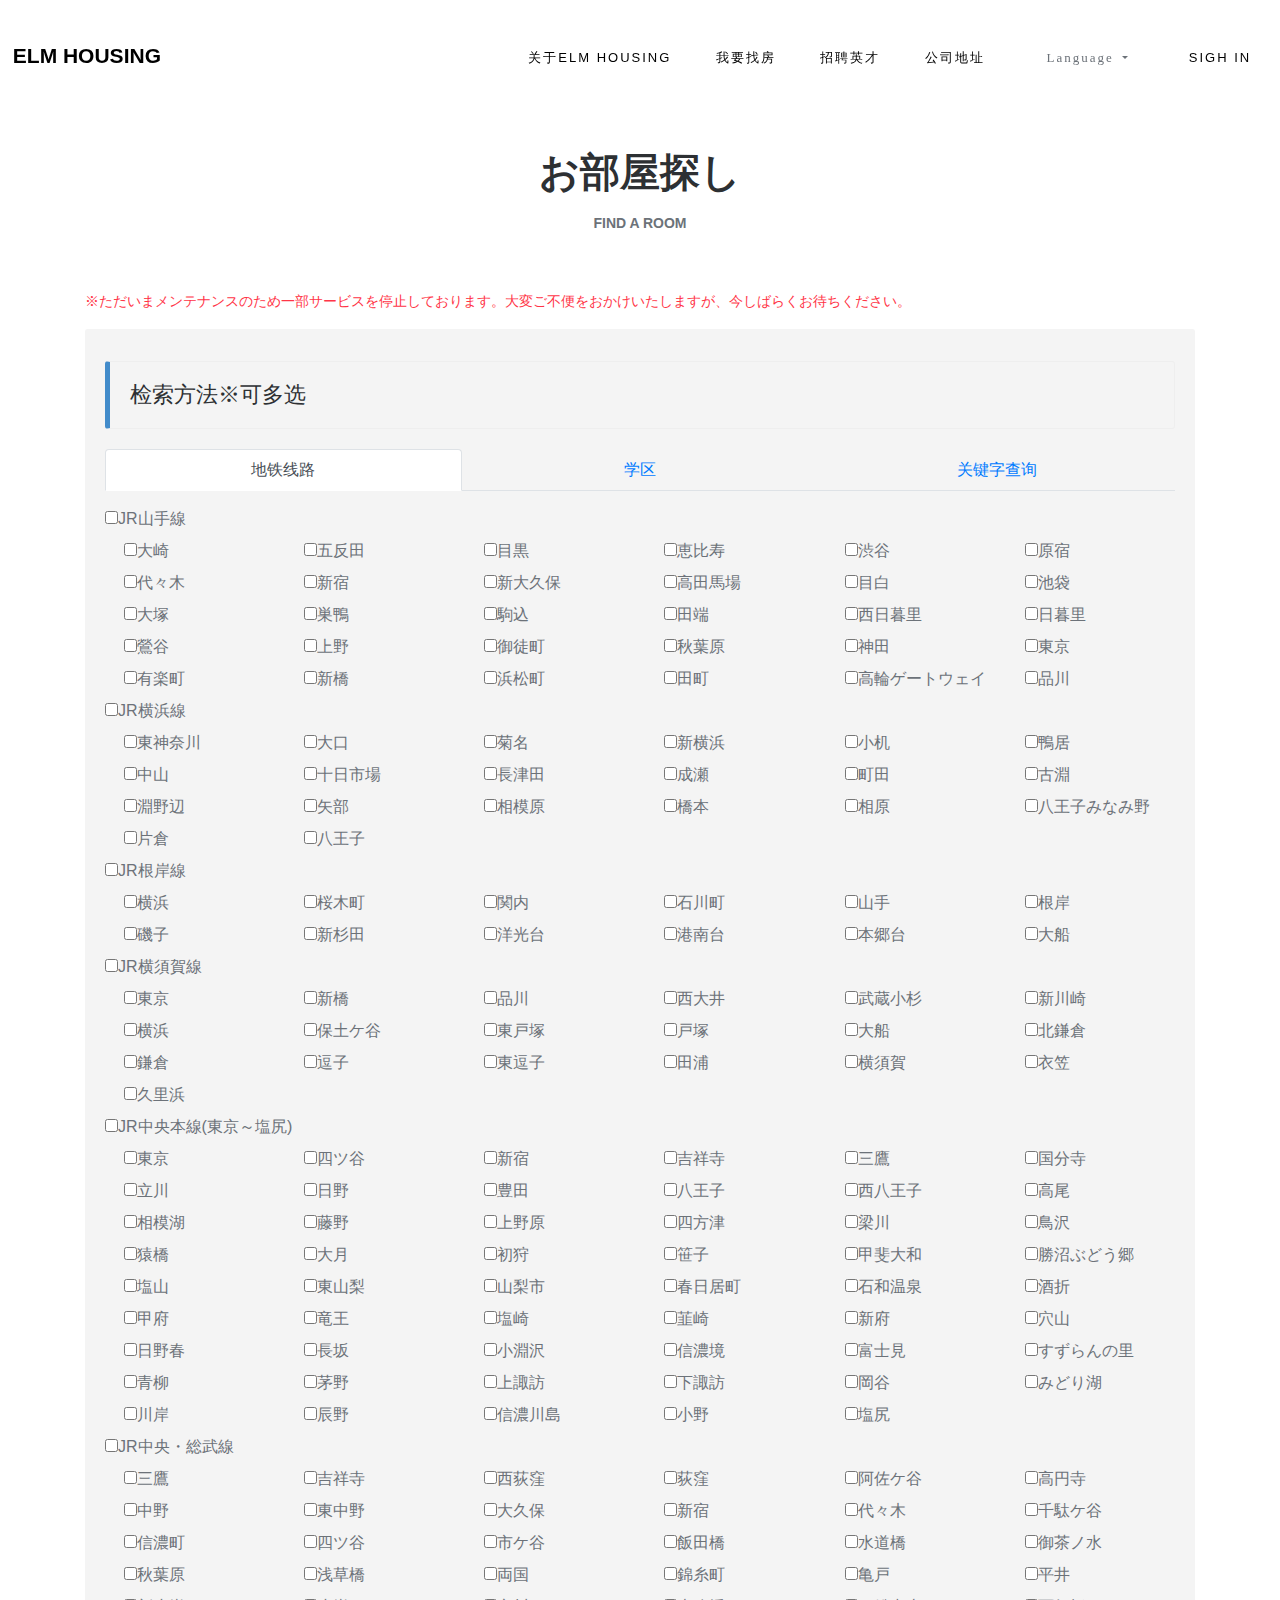
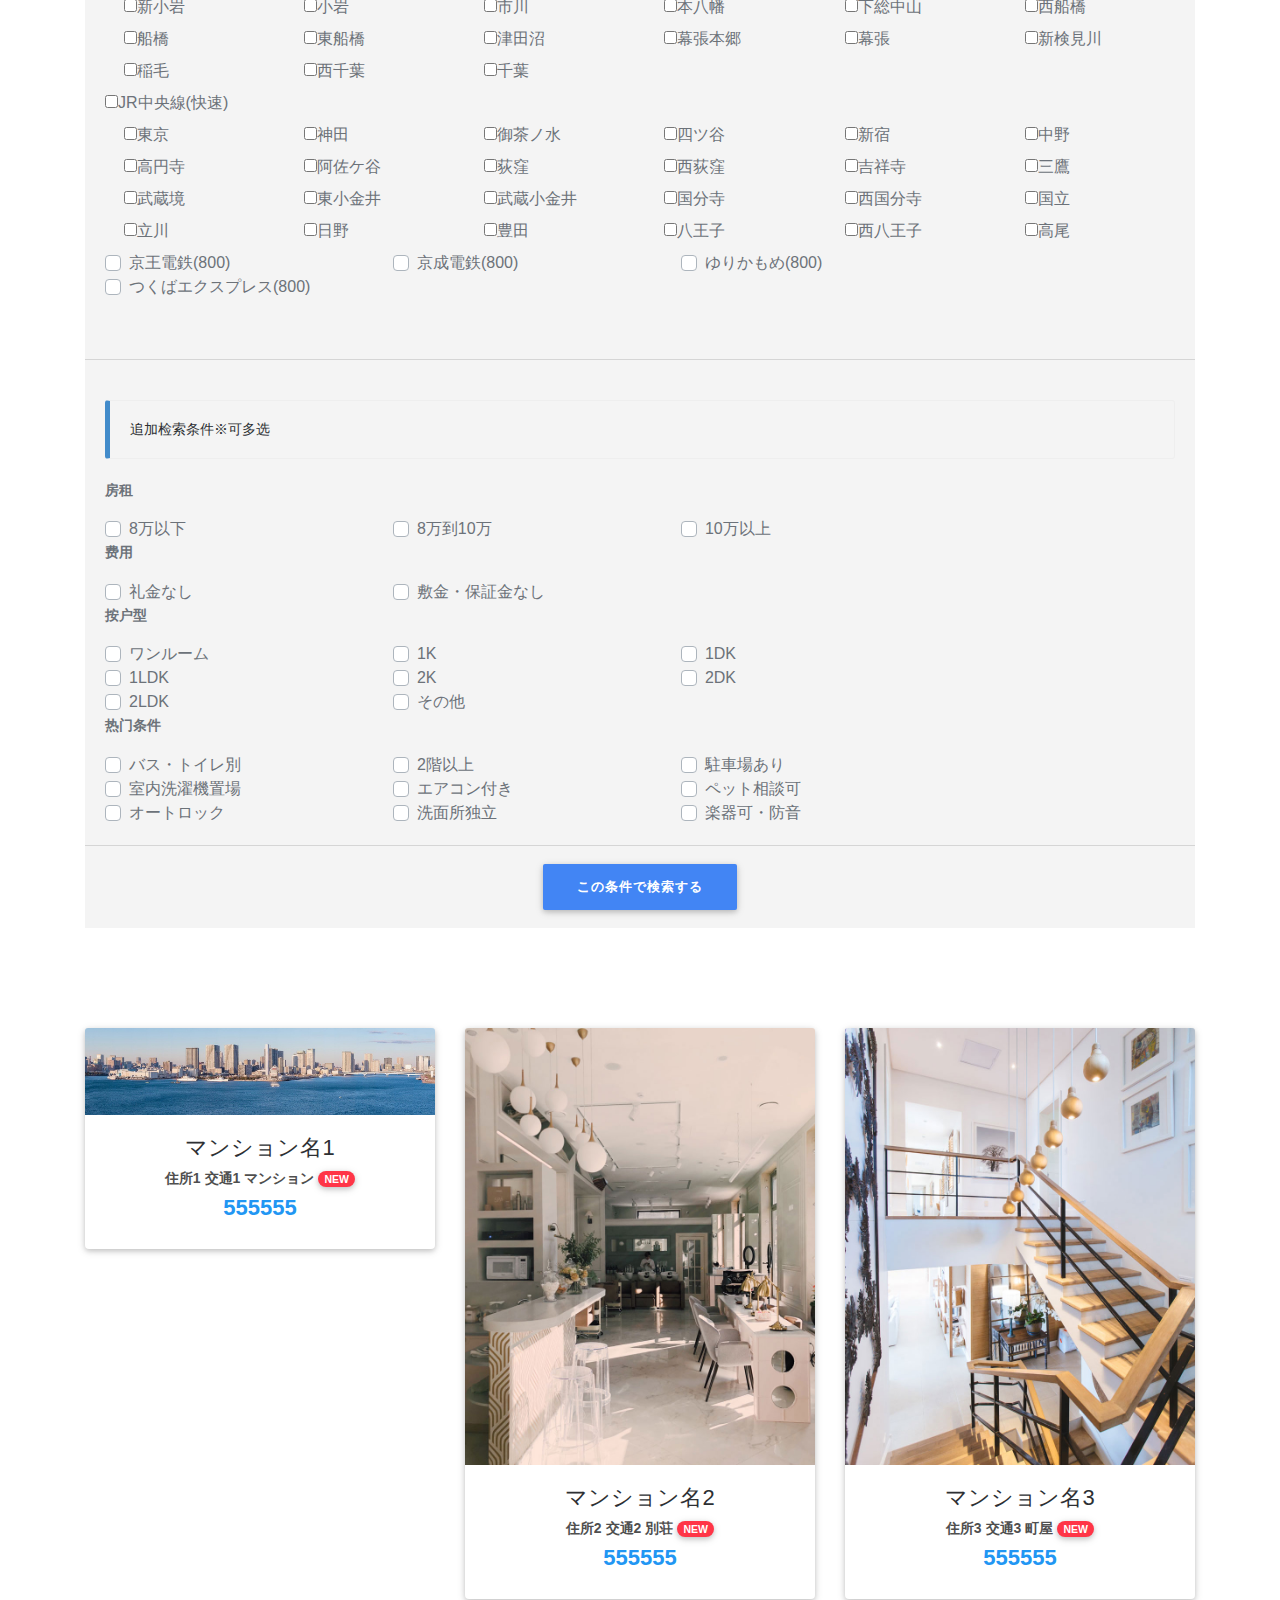
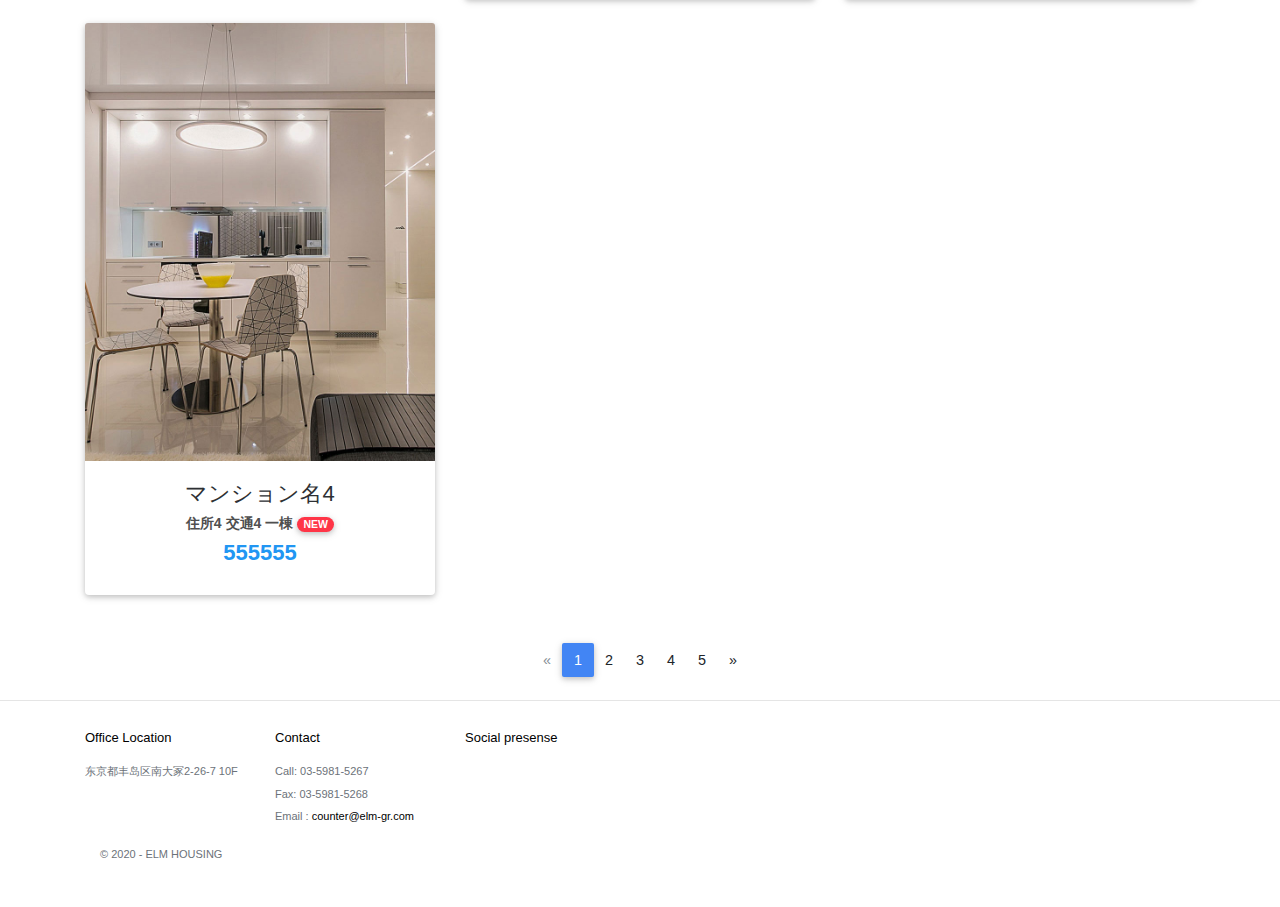
==== selectbyrailway.html @ 06e9321e "Rename ELM HOUSING.html to selectbyrailway.html" ====
<!DOCTYPE html>
<!-- saved from url=(0033)https://www.elm-gr.com/Rent/Rooms -->
<html class=" js flexbox flexboxlegacy canvas canvastext webgl no-touch geolocation postmessage websqldatabase indexeddb hashchange history draganddrop websockets rgba hsla multiplebgs backgroundsize borderimage borderradius boxshadow textshadow opacity cssanimations csscolumns cssgradients cssreflections csstransforms csstransforms3d csstransitions fontface generatedcontent video audio localstorage sessionstorage webworkers no-applicationcache svg inlinesvg smil svgclippaths" lang=""><script src="chrome-extension://ljdobmomdgdljniojadhoplhkpialdid/page/prompt.js"></script><script src="chrome-extension://ljdobmomdgdljniojadhoplhkpialdid/page/runScript.js"></script><!--<![endif]--><head><meta http-equiv="Content-Type" content="text/html; charset=UTF-8">

<meta name="description" content="">
<meta name="viewport" content="width=device-width, initial-scale=1">
<title>ELM HOUSING</title>
<link rel="stylesheet" href="./ELM HOUSING_files/bootstrap.min.css">
<link rel="stylesheet" href="./ELM HOUSING_files/slider-pro.css">
<link rel="stylesheet" href="./ELM HOUSING_files/flexslider.css">
<link rel="stylesheet" href="./ELM HOUSING_files/main_rent.css">
<link rel="stylesheet" href="./ELM HOUSING_files/responsive.css">
<link rel="stylesheet" href="./ELM HOUSING_files/animate.min.css">
<link href="./ELM HOUSING_files/mdb.min.css" rel="stylesheet">
<link href="./ELM HOUSING_files/icomoon.css" rel="stylesheet">
<link rel="stylesheet" href="./ELM HOUSING_files/font-awesome.min.css">
<link rel="stylesheet" href="./ELM HOUSING_files/swiper.min.css">
<style type="text/css">.section, .section.cc_cursor, .cc_cursor, body, .ogdlpmhglpejoiomcodnpjnfgcpmgale_default, body, html, input[type="date"], input[type="time"], input[type="datetime-local"], input[type="month"], input::-webkit-contacts-auto-fill-button, input:read-only {cursor: url("[data-uri]") 1 1 , auto !important; }.cc_pointer,[type="search"]::-webkit-search-cancel-button, [type="search"]::-webkit-search-decoration, .paper-button, .ytp-progress-bar-container, input[type=submit], :link, :visited, a > *, img, button, ::-webkit-scrollbar-button, .ogdlpmhglpejoiomcodnpjnfgcpmgale_pointer, ::-webkit-file-upload-button, button, .ytp-volume-panel, #myogdlpmhglpejoiomcodnpjnfgcpmgale .icon { cursor: url("[data-uri]") 8 1, auto !important; } </style><style type="text/css">/* Chart.js */
@-webkit-keyframes chartjs-render-animation{from{opacity:0.99}to{opacity:1}}@keyframes chartjs-render-animation{from{opacity:0.99}to{opacity:1}}.chartjs-render-monitor{-webkit-animation:chartjs-render-animation 0.001s;animation:chartjs-render-animation 0.001s;}</style></head>
<body style="">

<section class="tophead" role="navigation">

<header id="header" class="">
<div class="header-content ">
<a class="logo" href="https://www.elm-gr.com/Rent">ELM HOUSING</a>
<nav class="navigation" role="navigation">
<ul class="primary-nav">
<li><a href="https://www.elm-gr.com/Rent">关于ELM HOUSING</a></li>
<li><a href="https://www.elm-gr.com/Rent/Rooms">我要找房</a></li>
<li><a href="https://www.elm-gr.com/Recruit">招聘英才</a></li>
<li><a href="https://www.elm-gr.com/Rent/Error">公司地址</a></li>
<li>
<form id="selectLanguage" method="post" class="form-horizontal" role="form" action="https://www.elm-gr.com/RealEstate/SetLanguage?returnUrl=~%2FRent%2FRooms">
<div class="dropdown">
<a class="dropdown-toggle" id="navbarDropdownMenuLink-333" data-toggle="dropdown" aria-haspopup="true" aria-expanded="false" asp-for="zh-CN">
<span class="icon-language"> Language </span>
</a>
<div class="dropdown-menu" aria-labelledby="navbarDropdownMenuLink-333">
<button class="dropdown-item" name="culture" value="zh-CN" onclick="if (!window.__cfRLUnblockHandlers) return false; this.form.submit()">简体中文</button>
<button class="dropdown-item" name="culture" value="ja-JP" onclick="if (!window.__cfRLUnblockHandlers) return false; this.form.submit()">日本語</button>
</div>
</div>
<input name="__RequestVerificationToken" type="hidden" value="CfDJ8HZfXam8HHFOm_UuZEeHBJFlBu-4rh3wIWJh7rLQgKdaEBrxowZF3M_Kh47nCTsjc_bXMTbj4rVd4u9VJlcdctlkrq_FvMZeTqCc-CZ8r6ecRvStOhoJeYCvl6ERGHFzZ_cD6zcBV5An3WYgyB-9080"></form>
</li>
<li class=""><a class="nav-link" href="https://www.elm-gr.com/Admin/Login">SIGH IN</a></li>
</ul>
</nav>
<a href="https://www.elm-gr.com/Rent/Rooms#" class="nav-toggle">Menu<span></span></a>
</div>
</header>
</section>


<div class="container">
<section class="section cc_cursor">
<h2 class="h1 text-center text-uppercase font-weight-bold mt-5 mb-3 mt-5">お部屋探し</h2>

<p class="text-center text-uppercase font-weight-bold">
Find a room
</p>

<p class="section-description mt-5 pt-2 text-danger">
※ただいまメンテナンスのため一部サービスを停止しております。大変ご不便をおかけいたしますが、今しばらくお待ちください。
</p>
<form method="post" action="https://www.elm-gr.com/rent/Error">
<div class="card-header bg-search">
<h4 class="bs-callout bs-callout-primary">检索方法※可多选</h4>
<ul class="nav nav-tabs nav-justified">
<li class="nav-item waves-effect waves-light">
<a href="https://www.elm-gr.com/Rent/Rooms#contents1" class="nav-link active" data-toggle="tab">地铁线路</a>
</li>
<li class="nav-item waves-effect waves-light">
<a href="https://www.elm-gr.com/Rent/Rooms#contents2" class="nav-link" data-toggle="tab">学区</a>
</li>
<li class="nav-item waves-effect waves-light">
<a href="https://www.elm-gr.com/Rent/Rooms#contents3" class="nav-link" data-toggle="tab">关键字查询</a>
</li>
</ul>
<div class="tab-content mb-5">
<div id="contents1" class="tab-pane active">
<p class="text-uppercase font-weight-bold"></p>
<div class="preflist">
<div class="mainCheck"><label><input type="checkbox" name="prefA" value="JR山手線">JR山手線</label></div>
<div class="row ml-1">
<div class="col-lg-2"><label><input type="checkbox" name="prefB" value="大崎">大崎</label></div>
<div class="col-lg-2"><label><input type="checkbox" name="prefB" value="五反田">五反田</label></div>
<div class="col-lg-2"><label><input type="checkbox" name="prefB" value="目黒">目黒</label></div>
<div class="col-lg-2"><label><input type="checkbox" name="prefB" value="恵比寿">恵比寿</label></div>
<div class="col-lg-2"><label><input type="checkbox" name="prefB" value="渋谷">渋谷</label></div>
<div class="col-lg-2"><label><input type="checkbox" name="prefB" value="原宿">原宿</label></div>
<div class="col-lg-2"><label><input type="checkbox" name="prefB" value="代々木">代々木</label></div>
<div class="col-lg-2"><label><input type="checkbox" name="prefB" value="新宿">新宿</label></div>
<div class="col-lg-2"><label><input type="checkbox" name="prefB" value="新大久保">新大久保</label></div>
<div class="col-lg-2"><label><input type="checkbox" name="prefB" value="高田馬場">高田馬場</label></div>
<div class="col-lg-2"><label><input type="checkbox" name="prefB" value="目白">目白</label></div>
<div class="col-lg-2"><label><input type="checkbox" name="prefB" value="池袋">池袋</label></div>
<div class="col-lg-2"><label><input type="checkbox" name="prefB" value="大塚">大塚</label></div>
<div class="col-lg-2"><label><input type="checkbox" name="prefB" value="巣鴨">巣鴨</label></div>
<div class="col-lg-2"><label><input type="checkbox" name="prefB" value="駒込">駒込</label></div>
<div class="col-lg-2"><label><input type="checkbox" name="prefB" value="田端">田端</label></div>
<div class="col-lg-2"><label><input type="checkbox" name="prefB" value="西日暮里">西日暮里</label></div>
<div class="col-lg-2"><label><input type="checkbox" name="prefB" value="日暮里">日暮里</label></div>
<div class="col-lg-2"><label><input type="checkbox" name="prefB" value="鶯谷">鶯谷</label></div>
<div class="col-lg-2"><label><input type="checkbox" name="prefB" value="上野">上野</label></div>
<div class="col-lg-2"><label><input type="checkbox" name="prefB" value="御徒町">御徒町</label></div>
<div class="col-lg-2"><label><input type="checkbox" name="prefB" value="秋葉原">秋葉原</label></div>
<div class="col-lg-2"><label><input type="checkbox" name="prefB" value="神田">神田</label></div>
<div class="col-lg-2"><label><input type="checkbox" name="prefB" value="東京">東京</label></div>
<div class="col-lg-2"><label><input type="checkbox" name="prefB" value="有楽町">有楽町</label></div>
<div class="col-lg-2"><label><input type="checkbox" name="prefB" value="新橋">新橋</label></div>
<div class="col-lg-2"><label><input type="checkbox" name="prefB" value="浜松町">浜松町</label></div>
<div class="col-lg-2"><label><input type="checkbox" name="prefB" value="田町">田町</label></div>
<div class="col-lg-2"><label><input type="checkbox" name="prefB" value="高輪ゲートウェイ">高輪ゲートウェイ</label></div>
<div class="col-lg-2"><label><input type="checkbox" name="prefB" value="品川">品川</label></div>
</div>
</div>
<div class="preflist">
<div class="mainCheck"><label><input type="checkbox" name="prefA" value="JR横浜線">JR横浜線</label></div>
<div class="row ml-1">
<div class="col-lg-2"><label><input type="checkbox" name="prefB" value="東神奈川">東神奈川</label></div>
<div class="col-lg-2"><label><input type="checkbox" name="prefB" value="大口">大口</label></div>
<div class="col-lg-2"><label><input type="checkbox" name="prefB" value="菊名">菊名</label></div>
<div class="col-lg-2"><label><input type="checkbox" name="prefB" value="新横浜">新横浜</label></div>
<div class="col-lg-2"><label><input type="checkbox" name="prefB" value="小机">小机</label></div>
<div class="col-lg-2"><label><input type="checkbox" name="prefB" value="鴨居">鴨居</label></div>
<div class="col-lg-2"><label><input type="checkbox" name="prefB" value="中山">中山</label></div>
<div class="col-lg-2"><label><input type="checkbox" name="prefB" value="十日市場">十日市場</label></div>
<div class="col-lg-2"><label><input type="checkbox" name="prefB" value="長津田">長津田</label></div>
<div class="col-lg-2"><label><input type="checkbox" name="prefB" value="成瀬">成瀬</label></div>
<div class="col-lg-2"><label><input type="checkbox" name="prefB" value="町田">町田</label></div>
<div class="col-lg-2"><label><input type="checkbox" name="prefB" value="古淵">古淵</label></div>
<div class="col-lg-2"><label><input type="checkbox" name="prefB" value="淵野辺">淵野辺</label></div>
<div class="col-lg-2"><label><input type="checkbox" name="prefB" value="矢部">矢部</label></div>
<div class="col-lg-2"><label><input type="checkbox" name="prefB" value="相模原">相模原</label></div>
<div class="col-lg-2"><label><input type="checkbox" name="prefB" value="橋本">橋本</label></div>
<div class="col-lg-2"><label><input type="checkbox" name="prefB" value="相原">相原</label></div>
<div class="col-lg-2"><label><input type="checkbox" name="prefB" value="八王子みなみ野">八王子みなみ野</label></div>
<div class="col-lg-2"><label><input type="checkbox" name="prefB" value="片倉">片倉</label></div>
<div class="col-lg-2"><label><input type="checkbox" name="prefB" value="八王子">八王子</label></div>
</div>
</div>
<div class="preflist">
<div class="mainCheck"><label><input type="checkbox" name="prefA" value="JR根岸線">JR根岸線</label></div>
<div class="row ml-1">
<div class="col-lg-2"><label><input type="checkbox" name="prefB" value="横浜">横浜</label></div>
<div class="col-lg-2"><label><input type="checkbox" name="prefB" value="桜木町">桜木町</label></div>
<div class="col-lg-2"><label><input type="checkbox" name="prefB" value="関内">関内</label></div>
<div class="col-lg-2"><label><input type="checkbox" name="prefB" value="石川町">石川町</label></div>
<div class="col-lg-2"><label><input type="checkbox" name="prefB" value="山手">山手</label></div>
<div class="col-lg-2"><label><input type="checkbox" name="prefB" value="根岸">根岸</label></div>
<div class="col-lg-2"><label><input type="checkbox" name="prefB" value="磯子">磯子</label></div>
<div class="col-lg-2"><label><input type="checkbox" name="prefB" value="新杉田">新杉田</label></div>
<div class="col-lg-2"><label><input type="checkbox" name="prefB" value="洋光台">洋光台</label></div>
<div class="col-lg-2"><label><input type="checkbox" name="prefB" value="港南台">港南台</label></div>
<div class="col-lg-2"><label><input type="checkbox" name="prefB" value="本郷台">本郷台</label></div>
<div class="col-lg-2"><label><input type="checkbox" name="prefB" value="大船">大船</label></div>
</div>
</div>
<div class="preflist">
<div class="mainCheck"><label><input type="checkbox" name="prefA" value="JR横須賀線">JR横須賀線</label></div>
<div class="row ml-1">
<div class="col-lg-2"><label><input type="checkbox" name="prefB" value="東京">東京</label></div>
<div class="col-lg-2"><label><input type="checkbox" name="prefB" value="新橋">新橋</label></div>
<div class="col-lg-2"><label><input type="checkbox" name="prefB" value="品川">品川</label></div>
<div class="col-lg-2"><label><input type="checkbox" name="prefB" value="西大井">西大井</label></div>
<div class="col-lg-2"><label><input type="checkbox" name="prefB" value="武蔵小杉">武蔵小杉</label></div>
<div class="col-lg-2"><label><input type="checkbox" name="prefB" value="新川崎">新川崎</label></div>
<div class="col-lg-2"><label><input type="checkbox" name="prefB" value="横浜">横浜</label></div>
<div class="col-lg-2"><label><input type="checkbox" name="prefB" value="保土ケ谷">保土ケ谷</label></div>
<div class="col-lg-2"><label><input type="checkbox" name="prefB" value="東戸塚">東戸塚</label></div>
<div class="col-lg-2"><label><input type="checkbox" name="prefB" value="戸塚">戸塚</label></div>
<div class="col-lg-2"><label><input type="checkbox" name="prefB" value="大船">大船</label></div>
<div class="col-lg-2"><label><input type="checkbox" name="prefB" value="北鎌倉">北鎌倉</label></div>
<div class="col-lg-2"><label><input type="checkbox" name="prefB" value="鎌倉">鎌倉</label></div>
<div class="col-lg-2"><label><input type="checkbox" name="prefB" value="逗子">逗子</label></div>
<div class="col-lg-2"><label><input type="checkbox" name="prefB" value="東逗子">東逗子</label></div>
<div class="col-lg-2"><label><input type="checkbox" name="prefB" value="田浦">田浦</label></div>
<div class="col-lg-2"><label><input type="checkbox" name="prefB" value="横須賀">横須賀</label></div>
<div class="col-lg-2"><label><input type="checkbox" name="prefB" value="衣笠">衣笠</label></div>
<div class="col-lg-2"><label><input type="checkbox" name="prefB" value="久里浜">久里浜</label></div>
</div>
</div>
<div class="preflist">
<div class="mainCheck"><label><input type="checkbox" name="prefA" value="JR中央本線(東京～塩尻)">JR中央本線(東京～塩尻)</label></div>
<div class="row ml-1">
<div class="col-lg-2"><label><input type="checkbox" name="prefB" value="東京">東京</label></div>
<div class="col-lg-2"><label><input type="checkbox" name="prefB" value="四ツ谷">四ツ谷</label></div>
<div class="col-lg-2"><label><input type="checkbox" name="prefB" value="新宿">新宿</label></div>
<div class="col-lg-2"><label><input type="checkbox" name="prefB" value="吉祥寺">吉祥寺</label></div>
<div class="col-lg-2"><label><input type="checkbox" name="prefB" value="三鷹">三鷹</label></div>
<div class="col-lg-2"><label><input type="checkbox" name="prefB" value="国分寺">国分寺</label></div>
<div class="col-lg-2"><label><input type="checkbox" name="prefB" value="立川">立川</label></div>
<div class="col-lg-2"><label><input type="checkbox" name="prefB" value="日野">日野</label></div>
<div class="col-lg-2"><label><input type="checkbox" name="prefB" value="豊田">豊田</label></div>
<div class="col-lg-2"><label><input type="checkbox" name="prefB" value="八王子">八王子</label></div>
<div class="col-lg-2"><label><input type="checkbox" name="prefB" value="西八王子">西八王子</label></div>
<div class="col-lg-2"><label><input type="checkbox" name="prefB" value="高尾">高尾</label></div>
<div class="col-lg-2"><label><input type="checkbox" name="prefB" value="相模湖">相模湖</label></div>
<div class="col-lg-2"><label><input type="checkbox" name="prefB" value="藤野">藤野</label></div>
<div class="col-lg-2"><label><input type="checkbox" name="prefB" value="上野原">上野原</label></div>
<div class="col-lg-2"><label><input type="checkbox" name="prefB" value="四方津">四方津</label></div>
<div class="col-lg-2"><label><input type="checkbox" name="prefB" value="梁川">梁川</label></div>
<div class="col-lg-2"><label><input type="checkbox" name="prefB" value="鳥沢">鳥沢</label></div>
<div class="col-lg-2"><label><input type="checkbox" name="prefB" value="猿橋">猿橋</label></div>
<div class="col-lg-2"><label><input type="checkbox" name="prefB" value="大月">大月</label></div>
<div class="col-lg-2"><label><input type="checkbox" name="prefB" value="初狩">初狩</label></div>
<div class="col-lg-2"><label><input type="checkbox" name="prefB" value="笹子">笹子</label></div>
<div class="col-lg-2"><label><input type="checkbox" name="prefB" value="甲斐大和">甲斐大和</label></div>
<div class="col-lg-2"><label><input type="checkbox" name="prefB" value="勝沼ぶどう郷">勝沼ぶどう郷</label></div>
<div class="col-lg-2"><label><input type="checkbox" name="prefB" value="塩山">塩山</label></div>
<div class="col-lg-2"><label><input type="checkbox" name="prefB" value="東山梨">東山梨</label></div>
<div class="col-lg-2"><label><input type="checkbox" name="prefB" value="山梨市">山梨市</label></div>
<div class="col-lg-2"><label><input type="checkbox" name="prefB" value="春日居町">春日居町</label></div>
<div class="col-lg-2"><label><input type="checkbox" name="prefB" value="石和温泉">石和温泉</label></div>
<div class="col-lg-2"><label><input type="checkbox" name="prefB" value="酒折">酒折</label></div>
 <div class="col-lg-2"><label><input type="checkbox" name="prefB" value="甲府">甲府</label></div>
<div class="col-lg-2"><label><input type="checkbox" name="prefB" value="竜王">竜王</label></div>
<div class="col-lg-2"><label><input type="checkbox" name="prefB" value="塩崎">塩崎</label></div>
<div class="col-lg-2"><label><input type="checkbox" name="prefB" value="韮崎">韮崎</label></div>
<div class="col-lg-2"><label><input type="checkbox" name="prefB" value="新府">新府</label></div>
<div class="col-lg-2"><label><input type="checkbox" name="prefB" value="穴山">穴山</label></div>
<div class="col-lg-2"><label><input type="checkbox" name="prefB" value="日野春">日野春</label></div>
<div class="col-lg-2"><label><input type="checkbox" name="prefB" value="長坂">長坂</label></div>
<div class="col-lg-2"><label><input type="checkbox" name="prefB" value="小淵沢">小淵沢</label></div>
<div class="col-lg-2"><label><input type="checkbox" name="prefB" value="信濃境">信濃境</label></div>
<div class="col-lg-2"><label><input type="checkbox" name="prefB" value="富士見">富士見</label></div>
<div class="col-lg-2"><label><input type="checkbox" name="prefB" value="すずらんの里">すずらんの里</label></div>
<div class="col-lg-2"><label><input type="checkbox" name="prefB" value="青柳">青柳</label></div>
<div class="col-lg-2"><label><input type="checkbox" name="prefB" value="茅野">茅野</label></div>
<div class="col-lg-2"><label><input type="checkbox" name="prefB" value="上諏訪">上諏訪</label></div>
<div class="col-lg-2"><label><input type="checkbox" name="prefB" value="下諏訪">下諏訪</label></div>
<div class="col-lg-2"><label><input type="checkbox" name="prefB" value="岡谷">岡谷</label></div>
<div class="col-lg-2"><label><input type="checkbox" name="prefB" value="みどり湖">みどり湖</label></div>
<div class="col-lg-2"><label><input type="checkbox" name="prefB" value="川岸">川岸</label></div>
<div class="col-lg-2"><label><input type="checkbox" name="prefB" value="辰野">辰野</label></div>
<div class="col-lg-2"><label><input type="checkbox" name="prefB" value="信濃川島">信濃川島</label></div>
<div class="col-lg-2"><label><input type="checkbox" name="prefB" value="小野">小野</label></div>
<div class="col-lg-2"><label><input type="checkbox" name="prefB" value="塩尻">塩尻</label></div>
</div>
</div>
<div class="preflist">
<div class="mainCheck"><label><input type="checkbox" name="prefA" value="JR中央・総武線">JR中央・総武線</label></div>
<div class="row ml-1">
<div class="col-lg-2"><label><input type="checkbox" name="prefB" value="三鷹">三鷹</label></div>
<div class="col-lg-2"><label><input type="checkbox" name="prefB" value="吉祥寺">吉祥寺</label></div>
<div class="col-lg-2"><label><input type="checkbox" name="prefB" value="西荻窪">西荻窪</label></div>
<div class="col-lg-2"><label><input type="checkbox" name="prefB" value="荻窪">荻窪</label></div>
<div class="col-lg-2"><label><input type="checkbox" name="prefB" value="阿佐ケ谷">阿佐ケ谷</label></div>
<div class="col-lg-2"><label><input type="checkbox" name="prefB" value="高円寺">高円寺</label></div>
<div class="col-lg-2"><label><input type="checkbox" name="prefB" value="中野">中野</label></div>
<div class="col-lg-2"><label><input type="checkbox" name="prefB" value="東中野">東中野</label></div>
<div class="col-lg-2"><label><input type="checkbox" name="prefB" value="大久保">大久保</label></div>
<div class="col-lg-2"><label><input type="checkbox" name="prefB" value="新宿">新宿</label></div>
<div class="col-lg-2"><label><input type="checkbox" name="prefB" value="代々木">代々木</label></div>
<div class="col-lg-2"><label><input type="checkbox" name="prefB" value="千駄ケ谷">千駄ケ谷</label></div>
<div class="col-lg-2"><label><input type="checkbox" name="prefB" value="信濃町">信濃町</label></div>
<div class="col-lg-2"><label><input type="checkbox" name="prefB" value="四ツ谷">四ツ谷</label></div>
<div class="col-lg-2"><label><input type="checkbox" name="prefB" value="市ケ谷">市ケ谷</label></div>
<div class="col-lg-2"><label><input type="checkbox" name="prefB" value="飯田橋">飯田橋</label></div>
<div class="col-lg-2"><label><input type="checkbox" name="prefB" value="水道橋">水道橋</label></div>
<div class="col-lg-2"><label><input type="checkbox" name="prefB" value="御茶ノ水">御茶ノ水</label></div>
<div class="col-lg-2"><label><input type="checkbox" name="prefB" value="秋葉原">秋葉原</label></div>
<div class="col-lg-2"><label><input type="checkbox" name="prefB" value="浅草橋">浅草橋</label></div>
<div class="col-lg-2"><label><input type="checkbox" name="prefB" value="両国">両国</label></div>
<div class="col-lg-2"><label><input type="checkbox" name="prefB" value="錦糸町">錦糸町</label></div>
<div class="col-lg-2"><label><input type="checkbox" name="prefB" value="亀戸">亀戸</label></div>
<div class="col-lg-2"><label><input type="checkbox" name="prefB" value="平井">平井</label></div>
<div class="col-lg-2"><label><input type="checkbox" name="prefB" value="新小岩">新小岩</label></div>
<div class="col-lg-2"><label><input type="checkbox" name="prefB" value="小岩">小岩</label></div>
<div class="col-lg-2"><label><input type="checkbox" name="prefB" value="市川">市川</label></div>
<div class="col-lg-2"><label><input type="checkbox" name="prefB" value="本八幡">本八幡</label></div>
<div class="col-lg-2"><label><input type="checkbox" name="prefB" value="下総中山">下総中山</label></div>
<div class="col-lg-2"><label><input type="checkbox" name="prefB" value="西船橋">西船橋</label></div>
<div class="col-lg-2"><label><input type="checkbox" name="prefB" value="船橋">船橋</label></div>
<div class="col-lg-2"><label><input type="checkbox" name="prefB" value="東船橋">東船橋</label></div>
<div class="col-lg-2"><label><input type="checkbox" name="prefB" value="津田沼">津田沼</label></div>
<div class="col-lg-2"><label><input type="checkbox" name="prefB" value="幕張本郷">幕張本郷</label></div>
<div class="col-lg-2"><label><input type="checkbox" name="prefB" value="幕張">幕張</label></div>
<div class="col-lg-2"><label><input type="checkbox" name="prefB" value="新検見川">新検見川</label></div>
<div class="col-lg-2"><label><input type="checkbox" name="prefB" value="稲毛">稲毛</label></div>
<div class="col-lg-2"><label><input type="checkbox" name="prefB" value="西千葉">西千葉</label></div>
<div class="col-lg-2"><label><input type="checkbox" name="prefB" value="千葉">千葉</label></div>
</div>
</div>
<div class="preflist">
<div class="mainCheck"><label><input type="checkbox" name="prefA" value="JR中央線(快速)">JR中央線(快速)</label></div>
<div class="row ml-1">
<div class="col-lg-2"><label><input type="checkbox" name="prefB" value="東京">東京</label></div>
<div class="col-lg-2"><label><input type="checkbox" name="prefB" value="神田">神田</label></div>
<div class="col-lg-2"><label><input type="checkbox" name="prefB" value="御茶ノ水">御茶ノ水</label></div>
<div class="col-lg-2"><label><input type="checkbox" name="prefB" value="四ツ谷">四ツ谷</label></div>
<div class="col-lg-2"><label><input type="checkbox" name="prefB" value="新宿">新宿</label></div>
<div class="col-lg-2"><label><input type="checkbox" name="prefB" value="中野">中野</label></div>
<div class="col-lg-2"><label><input type="checkbox" name="prefB" value="高円寺">高円寺</label></div>
<div class="col-lg-2"><label><input type="checkbox" name="prefB" value="阿佐ケ谷">阿佐ケ谷</label></div>
<div class="col-lg-2"><label><input type="checkbox" name="prefB" value="荻窪">荻窪</label></div>
<div class="col-lg-2"><label><input type="checkbox" name="prefB" value="西荻窪">西荻窪</label></div>
<div class="col-lg-2"><label><input type="checkbox" name="prefB" value="吉祥寺">吉祥寺</label></div>
<div class="col-lg-2"><label><input type="checkbox" name="prefB" value="三鷹">三鷹</label></div>
<div class="col-lg-2"><label><input type="checkbox" name="prefB" value="武蔵境">武蔵境</label></div>
<div class="col-lg-2"><label><input type="checkbox" name="prefB" value="東小金井">東小金井</label></div>
<div class="col-lg-2"><label><input type="checkbox" name="prefB" value="武蔵小金井">武蔵小金井</label></div>
<div class="col-lg-2"><label><input type="checkbox" name="prefB" value="国分寺">国分寺</label></div>
<div class="col-lg-2"><label><input type="checkbox" name="prefB" value="西国分寺">西国分寺</label></div>
<div class="col-lg-2"><label><input type="checkbox" name="prefB" value="国立">国立</label></div>
<div class="col-lg-2"><label><input type="checkbox" name="prefB" value="立川">立川</label></div>
<div class="col-lg-2"><label><input type="checkbox" name="prefB" value="日野">日野</label></div>
<div class="col-lg-2"><label><input type="checkbox" name="prefB" value="豊田">豊田</label></div>
<div class="col-lg-2"><label><input type="checkbox" name="prefB" value="八王子">八王子</label></div>
 <div class="col-lg-2"><label><input type="checkbox" name="prefB" value="西八王子">西八王子</label></div>
<div class="col-lg-2"><label><input type="checkbox" name="prefB" value="高尾">高尾</label></div>
</div>
</div>

<div class="custom-control custom-checkbox custom-control-inline col-lg-3">
<input type="checkbox" class="custom-control-input" id="defaultInline5">
<label class="custom-control-label" for="defaultInline5">京王電鉄</label>
(800)
</div>

<div class="custom-control custom-checkbox custom-control-inline  col-lg-3">
<input type="checkbox" class="custom-control-input" id="defaultInline6">
<label class="custom-control-label" for="defaultInline6">京成電鉄</label>
(800)
</div>

<div class="custom-control custom-checkbox custom-control-inline  col-lg-3">
<input type="checkbox" class="custom-control-input" id="defaultInline7">
<label class="custom-control-label" for="defaultInline7">ゆりかもめ</label>
(800)
</div>

<div class="custom-control custom-checkbox custom-control-inline  col-lg-3">
<input type="checkbox" class="custom-control-input" id="defaultInline8">
<label class="custom-control-label" for="defaultInline8">つくばエクスプレス</label>
(800)
</div>
</div>
<div id="contents2" class="tab-pane">
<p class="text-uppercase font-weight-bold"></p>

<div class="custom-control custom-checkbox custom-control-inline  col-lg-3">
<input type="checkbox" class="custom-control-input" id="towards1">
<label class="custom-control-label" for="towards1">東京大学</label>
</div>

<div class="custom-control custom-checkbox custom-control-inline  col-lg-3">
<input type="checkbox" class="custom-control-input" id="towards2">
<label class="custom-control-label" for="towards2">早稲田大学</label>
</div>

<div class="custom-control custom-checkbox custom-control-inline  col-lg-3">
<input type="checkbox" class="custom-control-input" id="towards3">
<label class="custom-control-label" for="towards3">電気通信大学</label>
</div>

<div class="custom-control custom-checkbox custom-control-inline  col-lg-3">
<input type="checkbox" class="custom-control-input" id="towards4">
<label class="custom-control-label" for="towards4">青山学院大学</label>
</div>
</div>
<div id="contents3" class="tab-pane">
<p class="text-uppercase font-weight-bold"></p>

 <div class="form-group">
<label for="text6a" class="col-form-label-lg active">输入车站名或者其他关联的信息</label>
<input class="form-control form-control-lg" type="text" id="text6a" placeholder="车站名">
</div>
</div>
</div>
</div>
<div class="card-body bg-search">
<h5 class="bs-callout bs-callout-primary">追加检索条件※可多选</h5>
<p class="text-uppercase font-weight-bold">房租</p>

<div class="custom-control custom-checkbox custom-control-inline  col-lg-3">
<input type="checkbox" class="custom-control-input" id="rent1">
<label class="custom-control-label" for="rent1">8万以下</label>
</div>

<div class="custom-control custom-checkbox custom-control-inline  col-lg-3">
<input type="checkbox" class="custom-control-input" id="rent2">
<label class="custom-control-label" for="rent2">8万到10万</label>
</div>

<div class="custom-control custom-checkbox custom-control-inline  col-lg-3">
<input type="checkbox" class="custom-control-input" id="rent3">
<label class="custom-control-label" for="rent3">10万以上</label>
</div>
<p class="text-uppercase font-weight-bold">费用</p>

<div class="custom-control custom-checkbox custom-control-inline  col-lg-3">
<input type="checkbox" class="custom-control-input" id="cost1">
<label class="custom-control-label" for="cost1">礼金なし</label>
</div>

<div class="custom-control custom-checkbox custom-control-inline  col-lg-3">
<input type="checkbox" class="custom-control-input" id="cost2">
<label class="custom-control-label" for="cost2">敷金・保証金なし</label>
</div>
<p class="text-uppercase font-weight-bold">按户型</p>

<div class="custom-control custom-checkbox custom-control-inline  col-lg-3">
<input type="checkbox" class="custom-control-input" id="type1">
<label class="custom-control-label" for="type1">ワンルーム</label>
</div>

<div class="custom-control custom-checkbox custom-control-inline  col-lg-3">
<input type="checkbox" class="custom-control-input" id="type2">
<label class="custom-control-label" for="type2">1K</label>
</div>

<div class="custom-control custom-checkbox custom-control-inline  col-lg-3">
<input type="checkbox" class="custom-control-input" id="type3">
<label class="custom-control-label" for="type3">1DK</label>
</div>

<div class="custom-control custom-checkbox custom-control-inline  col-lg-3">
<input type="checkbox" class="custom-control-input" id="type4">
<label class="custom-control-label" for="type4">1LDK</label>
</div>

<div class="custom-control custom-checkbox custom-control-inline  col-lg-3">
<input type="checkbox" class="custom-control-input" id="type5">
<label class="custom-control-label" for="type5">2K</label>
</div>

<div class="custom-control custom-checkbox custom-control-inline  col-lg-3">
<input type="checkbox" class="custom-control-input" id="type6">
<label class="custom-control-label" for="type6">2DK</label>
</div>

<div class="custom-control custom-checkbox custom-control-inline  col-lg-3">
<input type="checkbox" class="custom-control-input" id="type7">
<label class="custom-control-label" for="type7">2LDK</label>
</div>

<div class="custom-control custom-checkbox custom-control-inline  col-lg-3">
<input type="checkbox" class="custom-control-input" id="type8">
<label class="custom-control-label" for="type8">その他</label>
</div>
<p class="text-uppercase font-weight-bold">热门条件</p>

<div class="custom-control custom-checkbox custom-control-inline  col-lg-3">
<input type="checkbox" class="custom-control-input" id="option1">
<label class="custom-control-label" for="option1">バス・トイレ別</label>
</div>

<div class="custom-control custom-checkbox custom-control-inline  col-lg-3">
<input type="checkbox" class="custom-control-input" id="option2">
<label class="custom-control-label" for="option2">2階以上　</label>
</div>

<div class="custom-control custom-checkbox custom-control-inline  col-lg-3">
<input type="checkbox" class="custom-control-input" id="option3">
<label class="custom-control-label" for="option3">駐車場あり</label>
</div>

<div class="custom-control custom-checkbox custom-control-inline  col-lg-3">
<input type="checkbox" class="custom-control-input" id="option4">
<label class="custom-control-label" for="option4">室内洗濯機置場</label>
</div>

<div class="custom-control custom-checkbox custom-control-inline  col-lg-3">
<input type="checkbox" class="custom-control-input" id="option5">
<label class="custom-control-label" for="option5">エアコン付き</label>
</div>

<div class="custom-control custom-checkbox custom-control-inline  col-lg-3">
<input type="checkbox" class="custom-control-input" id="option6">
<label class="custom-control-label" for="option6">ペット相談可</label>
</div>

<div class="custom-control custom-checkbox custom-control-inline  col-lg-3">
<input type="checkbox" class="custom-control-input" id="option7">
<label class="custom-control-label" for="option7">オートロック</label>
</div>

<div class="custom-control custom-checkbox custom-control-inline  col-lg-3">
<input type="checkbox" class="custom-control-input" id="option8">
<label class="custom-control-label" for="option8">洗面所独立</label>
</div>

<div class="custom-control custom-checkbox custom-control-inline  col-lg-3">
<input type="checkbox" class="custom-control-input" id="option8"> 
<label class="custom-control-label" for="option8">楽器可・防音</label>
</div>
</div>
<div class="card-footer bg-search">
<div class="d-flex justify-content-center">
<button type="submit" class="btn  btn-primary waves-effect waves-light">この条件で検索する</button>
</div>
</div>
<input name="__RequestVerificationToken" type="hidden" value="CfDJ8HZfXam8HHFOm_UuZEeHBJFlBu-4rh3wIWJh7rLQgKdaEBrxowZF3M_Kh47nCTsjc_bXMTbj4rVd4u9VJlcdctlkrq_FvMZeTqCc-CZ8r6ecRvStOhoJeYCvl6ERGHFzZ_cD6zcBV5An3WYgyB-9080"></form>
</section>
<section class="panel panel-default">
</section>

<section class="text-center mb-4">
<div class="row wow fadeIn">
<div class="col-lg-4 col-md-6 mb-4">

<div class="card">

<div class="view overlay">
<img src="./ELM HOUSING_files/rent-4.jpg" class="card-img-top" alt="">
<a href="https://www.elm-gr.com/Rent/Detail">
<div class="mask rgba-white-slight waves-effect waves-light"></div>
</a>
</div>


<div class="card-body text-center">

<a href="https://www.elm-gr.com/Rent/Rooms" class="grey-text">
<h4>マンション名1</h4>
</a>
<h5>
<strong>
<a class="dark-grey-text" href="https://www.elm-gr.com/Rent/Detail">
住所1
交通1
マンション
<span class="badge badge-pill danger-color">NEW</span>
</a>
</strong>
</h5>
<h4 class="font-weight-bold blue-text">
<strong>555555</strong>
</h4>
</div>

</div>

</div>
<br>
<div class="col-lg-4 col-md-6 mb-4">

<div class="card">

<div class="view overlay">
<img src="./ELM HOUSING_files/rent-3.jpg" class="card-img-top" alt="">
<a href="https://www.elm-gr.com/Rent/Detail">
<div class="mask rgba-white-slight waves-effect waves-light"></div>
</a>
</div>


<div class="card-body text-center">

<a href="https://www.elm-gr.com/Rent/Rooms" class="grey-text">
<h4>マンション名2</h4>
</a>
<h5>
<strong>
<a class="dark-grey-text" href="https://www.elm-gr.com/Rent/Detail">
住所2
交通2
別荘
<span class="badge badge-pill danger-color">NEW</span>
</a>
 </strong>
</h5>
<h4 class="font-weight-bold blue-text">
<strong>555555</strong>
</h4>
</div>

</div>

</div>
<br>
<div class="col-lg-4 col-md-6 mb-4">

<div class="card">

<div class="view overlay">
<img src="./ELM HOUSING_files/rent-2.jpg" class="card-img-top" alt="">
<a href="https://www.elm-gr.com/Rent/Detail">
<div class="mask rgba-white-slight waves-effect waves-light"></div>
</a>
</div>


<div class="card-body text-center">

<a href="https://www.elm-gr.com/Rent/Rooms" class="grey-text">
<h4>マンション名3</h4>
</a>
<h5>
<strong>
<a class="dark-grey-text" href="https://www.elm-gr.com/Rent/Detail">
住所3
交通3
町屋
<span class="badge badge-pill danger-color">NEW</span>
</a>
</strong>
</h5>
<h4 class="font-weight-bold blue-text">
<strong>555555</strong>
</h4>
</div>

</div>

</div>
<br>
<div class="col-lg-4 col-md-6 mb-4">

<div class="card">

<div class="view overlay">
<img src="./ELM HOUSING_files/rent-1.jpg" class="card-img-top" alt="">
<a href="https://www.elm-gr.com/Rent/Detail">
<div class="mask rgba-white-slight waves-effect waves-light"></div>
</a>
</div>


<div class="card-body text-center">

<a href="https://www.elm-gr.com/Rent/Rooms" class="grey-text">
<h4>マンション名4</h4>
</a>
<h5>
<strong>
<a class="dark-grey-text" href="https://www.elm-gr.com/Rent/Detail">
住所4
交通4
一棟
<span class="badge badge-pill danger-color">NEW</span>
</a>
</strong>
</h5>
<h4 class="font-weight-bold blue-text">
<strong>555555</strong>
</h4>
</div>

</div>

</div>
<br>
 </div>
</section>


<nav class="d-flex justify-content-center wow fadeIn">
<ul class="pagination pg-blue">

<li class="page-item disabled">
<a class="page-link waves-effect waves-effect" href="https://www.elm-gr.com/Rent/Rooms#" aria-label="Previous">
<span aria-hidden="true">«</span>
<span class="sr-only">Previous</span>
</a>
</li>
<li class="page-item active">
<a class="page-link waves-effect waves-effect" href="https://www.elm-gr.com/Rent/Rooms#?">
1<span class="sr-only">(current)</span>
</a>
</li>
<li class="page-item">
<a class="page-link waves-effect waves-effect" href="https://www.elm-gr.com/Rent/Rooms#?">2</a>
</li>
<li class="page-item">
<a class="page-link waves-effect waves-effect" href="https://www.elm-gr.com/Rent/Rooms#?">3</a>
</li>
<li class="page-item">
<a class="page-link waves-effect waves-effect" href="https://www.elm-gr.com/Rent/Rooms#?">4</a>
</li>
<li class="page-item">
<a class="page-link waves-effect waves-effect" href="https://www.elm-gr.com/Rent/Rooms#?">5</a>
</li>
<li class="page-item">
<a class="page-link waves-effect waves-effect" href="https://www.elm-gr.com/Rent/Rooms#?" aria-label="Next">
<span aria-hidden="true">»</span>
<span class="sr-only">Next</span>
</a>
</li>
</ul>
</nav>
</div>
<hr>

<footer id="contact" class="footer">
<div class="container">
<div class="row">
<div class="col-md-2 left">
<h4>Office Location</h4>
<p>东京都丰岛区南大冢2-26-7 10F</p>
</div>
<div class="col-md-2 left">
<h4>Contact</h4>
<p>
Call: 03-5981-5267 <br>
Fax: 03-5981-5268 <br>
Email : <a href="mailto:counter@elm-gr.com"> counter@elm-gr.com </a>
</p>
</div>
<div class="col-md-3 left">
<h4>Social presense</h4>
<ul class="footer-share">
<li><a href="https://www.elm-gr.com/Rent/Rooms#"><i class="fa fa-facebook"></i></a></li>
<li><a href="https://www.elm-gr.com/Rent/Rooms#"><i class="fa fa-twitter"></i></a></li>
<li><a href="https://www.elm-gr.com/Rent/Rooms#"><i class="fa fa-linkedin"></i></a></li>
<li><a href="https://www.elm-gr.com/Rent/Rooms#"><i class="fa fa-google-plus"></i></a></li>
</ul>
</div>
</div>
<div class="col-md-6 right">
<p>© 2020 - ELM HOUSING</p>
</div>
</div>
</footer>


<script src="./ELM HOUSING_files/jquery-3.3.1.min.js.下载" type="text/javascript"></script>
<script src="./ELM HOUSING_files/popper.min.js.下载" type="text/javascript"></script>
<script src="./ELM HOUSING_files/bootstrap.min.js.下载" type="text/javascript"></script>
<script src="./ELM HOUSING_files/mdb.min.js.下载" type="text/javascript"></script>
<script src="./ELM HOUSING_files/jquery.flexslider-min.js.下载" type="text/javascript"></script>
<script src="./ELM HOUSING_files/retina.min.js.下载" type="text/javascript"></script>
<script src="./ELM HOUSING_files/modernizr.js.下载" type="text/javascript"></script>
<script src="./ELM HOUSING_files/main_rent.js.下载" type="text/javascript"></script>
<script type="text/javascript" src="./ELM HOUSING_files/jquery.sliderPro.js.下载"></script>

<script src="./ELM HOUSING_files/swiper.min.js.下载" type="text/javascript"></script>
<script type="text/javascript">
        $(".preflist .mainCheck input[type='checkbox']").change(function () {                   // dtのinput（都道府県）が変更された時
            var area = $(this).parents(".preflist").find(".col-lg-2 input[type='checkbox']");    // 選択された都道府県の市区町村を変数に格納
            if ($(this).is(":checked")) {          // チェックがついた時は、、、
                area.prop("checked", true);           // 選択した都道府県の市区町村全てをチェックする
            } else {
                area.prop("checked", false);          // 選択した都道府県の市区町村のチェックを全て外す
            }
        });

        $(".preflist .col-lg-2 input[type='checkbox']").change(function () {  // ddのinput（市区町村）が変更された時
            var length = $(this).parents(".preflist").find(".col-lg-2").length; // 兄弟要素（ほかの市区町村）を含めて何個あるか数えて変数に入れる
            var checked_length = $(this).parents(".preflist").find(".col-lg-2 input:checked").length;  // 既にチェックがついている市区町村が何個か数えて変数に入れる
            var pref = $(this).parents(".preflist").find(".mainCheck input");  //選択された市区町村の親の都道府県を変数に格納
            if (checked_length == 0) {                   // もしチェックが0件だったら
                pref.prop("checked", false);            // 都道府県のチェックを外す
            } else if (length == checked_length) {    // もしチェックが全てついていたら
                pref.prop("checked", true);             // 都道府県のチェックを付ける
            }
        });

    </script>
<script type="text/javascript">
        //Silder
        $(document).ready(function ($) {
            $('#sliderRent').sliderPro({
                width: 670,
                height: 500,
                orientation: 'vertical',
                loop: false,
                arrows: true,
                buttons: false,
                thumbnailsPosition: 'right',
                thumbnailPointer: true,
                thumbnailWidth: 290,
                breakpoints: {
                    800: {
                        thumbnailsPosition: 'bottom',
                        thumbnailWidth: 270,
                        thumbnailHeight: 100
                    },
                    500: {
                        thumbnailsPosition: 'bottom',
                        thumbnailWidth: 120,
                        thumbnailHeight: 50


                    }
                }
            });
        });

        // 地图
        //var lng = "35.1858948";
        //var lat = "136.9473611";
        //var name = $('#name').html();
        //var map = new BMap.Map("RoomMap");  //创建地图实例
        //var point = new BMap.Point(lng, lat);  // 创建点坐标
        //map.centerAndZoom(point, 15);
        //map.enableScrollWheelZoom(false); //设置使用鼠标滚轮控制缩放
        //var myIcon = new BMap.Icon("/images/map.png", new BMap.Size(24, 24), {
        //    anchor: new BMap.Size(0, 0),
        //});
        //var marker = new BMap.Marker(point, { icon: myIcon });        // 创建标注
        //map.addOverlay(marker);

        //var html = [name];
        //var infoBox = new BMapLib.InfoBox(map, html.join(""), {
        //    boxStyle: {
        //        background: "#00b979"
        //        , width: "140px"
        //        , lineHeight: "40px"
        //        , color: "#fff"
        //        , fontSize: "16px"
        //        , lineHeight: "38px"
        //        , textAlign: "center"
        //    }
        //    , enableAutoPan: true
        //    , align: INFOBOX_AT_TOP
        //});
        //infoBox.open(marker);
        //marker.addEventListener("click", function () {
        //    infoBox.open(marker);
        //});
    </script>
<script type="text/javascript">
        $('#exampleModal').on('show.bs.modal', function (event) {
            var button = $(event.relatedTarget) // Button that triggered the modal
            var recipient = button.data('whatever') // Extract info from data-* attributes
            // If necessary, you could initiate an AJAX request here (and then do the updating in a callback).
            // Update the modal's content. We'll use jQuery here, but you could use a data binding library or other methods instead.
            var modal = $(this)
            modal.find('.modal-title').text('New message to ' + recipient)
            modal.find('.modal-body input').val(recipient)
        })

    </script>

<div class="hiddendiv common"></div></body></html>
---- ELM HOUSING_files/slider-pro.css ----
/*!* - v1.5.0
* Homepage: http://bqworks.com/slider-pro/
* Author: bqworks
* Author URL: http://bqworks.com/*/.slider-pro{position:relative;margin:0 auto;-moz-box-sizing:content-box;box-sizing:content-box}.sp-slides-container{position:relative}.sp-mask{position:relative;overflow:hidden}.sp-slides{position:relative;-webkit-backface-visibility:hidden;-webkit-perspective:1000}.sp-slide{position:absolute}.sp-image-container{overflow:hidden}.sp-image{position:relative;display:block;border:none}.sp-no-js{overflow:hidden;max-width:100%}.sp-thumbnails-container{position:relative;overflow:hidden;direction:ltr}.sp-top-thumbnails,.sp-bottom-thumbnails{left:0;margin:0 auto}.sp-top-thumbnails{position:absolute;top:0;margin-bottom:4px}.sp-bottom-thumbnails{margin-top:4px}.sp-left-thumbnails,.sp-right-thumbnails{position:absolute;top:0}.sp-right-thumbnails{right:0;margin-left:4px}.sp-left-thumbnails{left:0;margin-right:4px}.sp-thumbnails{position:relative}.sp-thumbnail{border:none}.sp-thumbnail-container{position:relative;display:block;overflow:hidden;float:left;-moz-box-sizing:border-box;box-sizing:border-box}.sp-rtl .sp-thumbnail-container{float:right}.sp-top-thumbnails .sp-thumbnail-container,.sp-bottom-thumbnails .sp-thumbnail-container{margin-left:2px;margin-right:2px}.sp-top-thumbnails .sp-thumbnail-container:first-child,.sp-bottom-thumbnails .sp-thumbnail-container:first-child{margin-left:0}.sp-top-thumbnails .sp-thumbnail-container:last-child,.sp-bottom-thumbnails .sp-thumbnail-container:last-child{margin-right:0}.sp-left-thumbnails .sp-thumbnail-container,.sp-right-thumbnails .sp-thumbnail-container{margin-top:2px;margin-bottom:2px}.sp-left-thumbnails .sp-thumbnail-container:first-child,.sp-right-thumbnails .sp-thumbnail-container:first-child{margin-top:0}.sp-left-thumbnails .sp-thumbnail-container:last-child,.sp-right-thumbnails .sp-thumbnail-container:last-child{margin-bottom:0}.sp-right-thumbnails.sp-has-pointer{margin-left:-13px}.sp-right-thumbnails.sp-has-pointer .sp-thumbnail{position:absolute;left:18px;margin-left:0!important}.sp-right-thumbnails.sp-has-pointer .sp-selected-thumbnail:before{content:'';position:absolute;height:100%;border-left:5px solid red;left:0;top:0;margin-left:13px}.sp-right-thumbnails.sp-has-pointer .sp-selected-thumbnail:after{content:'';position:absolute;width:0;height:0;left:0;top:50%;margin-top:-8px;border-right:13px solid red;border-top:8px solid transparent;border-bottom:8px solid transparent}.sp-left-thumbnails.sp-has-pointer{margin-right:-13px}.sp-left-thumbnails.sp-has-pointer .sp-thumbnail{position:absolute;right:18px}.sp-left-thumbnails.sp-has-pointer .sp-selected-thumbnail:before{content:'';position:absolute;height:100%;border-left:5px solid red;right:0;top:0;margin-right:13px}.sp-left-thumbnails.sp-has-pointer .sp-selected-thumbnail:after{content:'';position:absolute;width:0;height:0;right:0;top:50%;margin-top:-8px;border-left:13px solid red;border-top:8px solid transparent;border-bottom:8px solid transparent}.sp-bottom-thumbnails.sp-has-pointer{margin-top:-13px}.sp-bottom-thumbnails.sp-has-pointer .sp-thumbnail{position:absolute;top:18px;margin-top:0!important}.sp-bottom-thumbnails.sp-has-pointer .sp-selected-thumbnail:before{content:'';position:absolute;width:100%;border-bottom:5px solid red;top:0;margin-top:13px}.sp-bottom-thumbnails.sp-has-pointer .sp-selected-thumbnail:after{content:'';position:absolute;width:0;height:0;left:50%;top:0;margin-left:-8px;border-bottom:13px solid red;border-left:8px solid transparent;border-right:8px solid transparent}.sp-top-thumbnails.sp-has-pointer{margin-bottom:-13px}.sp-top-thumbnails.sp-has-pointer .sp-thumbnail{position:absolute;bottom:18px}.sp-top-thumbnails.sp-has-pointer .sp-selected-thumbnail:before{content:'';position:absolute;width:100%;border-bottom:5px solid red;bottom:0;margin-bottom:13px}.sp-top-thumbnails.sp-has-pointer .sp-selected-thumbnail:after{content:'';position:absolute;width:0;height:0;left:50%;bottom:0;margin-left:-8px;border-top:13px solid red;border-left:8px solid transparent;border-right:8px solid transparent}.sp-layer{position:absolute;margin:0;box-sizing:border-box;-moz-box-sizing:border-box;-webkit-box-sizing:border-box;-webkit-font-smoothing:subpixel-antialiased;-webkit-backface-visibility:hidden}.sp-black{color:#fff;background:#000;background:rgba(0,0,0,.7)}.sp-white{color:#000;background:#fff;background:rgba(255,255,255,.7)}.sp-rounded{border-radius:10px}.sp-padding{padding:10px}.sp-grab{cursor:url(/images/openhand.cur),move}.sp-grabbing{cursor:url(/images/closedhand.cur),move}.sp-selectable{cursor:default}.sp-caption-container{text-align:center;margin-top:10px}.sp-full-screen{margin:0!important;background-color:#000}.sp-full-screen-button{position:absolute;top:5px;right:10px;font-size:30px;line-height:1;cursor:pointer;-webkit-transform:rotate(45deg);-ms-transform:rotate(45deg);transform:rotate(45deg)}.sp-full-screen-button:before{content:'\2195'}.sp-fade-full-screen{opacity:0;-webkit-transition:opacity .5s;transition:opacity .5s}.slider-pro:hover .sp-fade-full-screen{opacity:1}.sp-buttons{position:relative;width:100%;text-align:center;padding-top:10px}.sp-rtl .sp-buttons{direction:rtl}.sp-full-screen .sp-buttons{display:none}.sp-button{width:10px;height:10px;border:2px solid #000;border-radius:50%;margin:4px;display:inline-block;-moz-box-sizing:border-box;-webkit-box-sizing:border-box;box-sizing:border-box;cursor:pointer}.sp-selected-button{background-color:#000}@media only screen and (min-width:768px) and (max-width:1024px){.sp-button{width:14px;height:14px}}@media only screen and (min-width:568px) and (max-width:768px){.sp-button{width:16px;height:16px}}@media only screen and (min-width:320px) and (max-width:568px){.sp-button{width:18px;height:18px}}.sp-arrows{position:absolute}.sp-fade-arrows{opacity:0;-webkit-transition:opacity .5s;transition:opacity .5s}.sp-slides-container:hover .sp-fade-arrows{opacity:1}.sp-horizontal .sp-arrows{width:100%;left:0;top:50%;margin-top:-15px}.sp-vertical .sp-arrows{height:100%;left:50%;top:0;margin-left:-10px}.sp-arrow{position:absolute;display:block;width:20px;height:30px;cursor:pointer}.sp-vertical .sp-arrow{-webkit-transform:rotate(90deg);-ms-transform:rotate(90deg);transform:rotate(90deg)}.sp-horizontal .sp-previous-arrow{left:20px;right:auto}.sp-horizontal.sp-rtl .sp-previous-arrow{right:20px;left:auto}.sp-horizontal .sp-next-arrow{right:20px;left:auto}.sp-horizontal.sp-rtl .sp-next-arrow{left:20px;right:auto}.sp-vertical .sp-previous-arrow{top:20px}.sp-vertical .sp-next-arrow{bottom:20px;-webkit-transform:rotate(270deg);-ms-transform:rotate(270deg);transform:rotate(270deg)}.sp-previous-arrow:before,.sp-previous-arrow:after,.sp-next-arrow:before,.sp-next-arrow:after{content:'';position:absolute;width:50%;height:50%;background-color:#fff}.sp-arrow:before{left:30%;top:0;-webkit-transform:skew(145deg,0deg);-ms-transform:skew(145deg,0deg);transform:skew(145deg,0deg)}.sp-arrow:after{left:30%;top:50%;-webkit-transform:skew(-145deg,0deg);-ms-transform:skew(-145deg,0deg);transform:skew(-145deg,0deg)}.sp-next-arrow{-webkit-transform:rotate(180deg);-ms-transform:rotate(180deg);transform:rotate(180deg)}.sp-horizontal.sp-rtl .sp-previous-arrow{-webkit-transform:rotate(180deg);-ms-transform:rotate(180deg);transform:rotate(180deg)}.sp-horizontal.sp-rtl .sp-next-arrow{-webkit-transform:rotate(0deg);-ms-transform:rotate(0deg);transform:rotate(0deg)}.ie8 .sp-arrow,.ie7 .sp-arrow{width:0;height:0}.ie8 .sp-arrow:before,.ie8 .sp-arrow:after,.ie7 .sp-arrow:before,.ie7 .sp-arrow:after{content:none}.ie8.sp-horizontal .sp-previous-arrow,.ie7.sp-horizontal .sp-previous-arrow{border-right:20px solid #fff;border-top:20px solid transparent;border-bottom:20px solid transparent}.ie8.sp-horizontal .sp-next-arrow,.ie7.sp-horizontal .sp-next-arrow{border-left:20px solid #fff;border-top:20px solid transparent;border-bottom:20px solid transparent}.ie8.sp-vertical .sp-previous-arrow,.ie7.sp-vertical .sp-previous-arrow{border-bottom:20px solid #fff;border-left:20px solid transparent;border-right:20px solid transparent}.ie8.sp-vertical .sp-next-arrow,.ie7.sp-vertical .sp-next-arrow{border-top:20px solid #fff;border-left:20px solid transparent;border-right:20px solid transparent}.sp-thumbnail-arrows{position:absolute}.sp-fade-thumbnail-arrows{opacity:0;-webkit-transition:opacity .5s;transition:opacity .5s}.sp-thumbnails-container:hover .sp-fade-thumbnail-arrows{opacity:1}.sp-top-thumbnails .sp-thumbnail-arrows,.sp-bottom-thumbnails .sp-thumbnail-arrows{width:100%;top:50%;left:0;margin-top:-12px}.sp-left-thumbnails .sp-thumbnail-arrows,.sp-right-thumbnails .sp-thumbnail-arrows{height:100%;top:0;left:50%;margin-left:-7px}.sp-thumbnail-arrow{position:absolute;display:block;width:15px;height:25px;cursor:pointer}.sp-left-thumbnails .sp-thumbnail-arrows .sp-thumbnail-arrow,.sp-right-thumbnails .sp-thumbnail-arrows .sp-thumbnail-arrow{-webkit-transform:rotate(90deg);-ms-transform:rotate(90deg);transform:rotate(90deg)}.sp-top-thumbnails .sp-previous-thumbnail-arrow,.sp-bottom-thumbnails .sp-previous-thumbnail-arrow{left:0}.sp-top-thumbnails .sp-next-thumbnail-arrow,.sp-bottom-thumbnails .sp-next-thumbnail-arrow{right:0}.sp-left-thumbnails .sp-previous-thumbnail-arrow,.sp-right-thumbnails .sp-previous-thumbnail-arrow{top:0}.sp-left-thumbnails .sp-next-thumbnail-arrow,.sp-right-thumbnails .sp-next-thumbnail-arrow{bottom:0}.sp-previous-thumbnail-arrow:before,.sp-previous-thumbnail-arrow:after,.sp-next-thumbnail-arrow:before,.sp-next-thumbnail-arrow:after{content:'';position:absolute;width:50%;height:50%;background-color:#fff}.sp-previous-thumbnail-arrow:before{left:30%;top:0;-webkit-transform:skew(145deg,0deg);-ms-transform:skew(145deg,0deg);transform:skew(145deg,0deg)}.sp-previous-thumbnail-arrow:after{left:30%;top:50%;-webkit-transform:skew(-145deg,0deg);-ms-transform:skew(-145deg,0deg);transform:skew(-145deg,0deg)}.sp-next-thumbnail-arrow:before{right:30%;top:0;-webkit-transform:skew(35deg,0deg);-ms-transform:skew(35deg,0deg);transform:skew(35deg,0deg)}.sp-next-thumbnail-arrow:after{right:30%;top:50%;-webkit-transform:skew(-35deg,0deg);-ms-transform:skew(-35deg,0deg);transform:skew(-35deg,0deg)}.ie8 .sp-thumbnail-arrow,.ie7 .sp-thumbnail-arrow{width:0;height:0}.ie8 .sp-thumbnail-arrow:before,.ie8 .sp-thumbnail-arrow:after,.ie7 .sp-thumbnail-arrow:before,.ie7 .sp-thumbnail-arrow:after{content:none}.ie8 .sp-top-thumbnails .sp-previous-thumbnail-arrow,.ie8 .sp-bottom-thumbnails .sp-previous-thumbnail-arrow,.ie7 .sp-top-thumbnails .sp-previous-thumbnail-arrow,.ie7 .sp-bottom-thumbnails .sp-previous-thumbnail-arrow{border-right:12px solid #fff;border-top:12px solid transparent;border-bottom:12px solid transparent}.ie8 .sp-top-thumbnails .sp-next-thumbnail-arrow,.ie8 .sp-bottom-thumbnails .sp-next-thumbnail-arrow,.ie7 .sp-top-thumbnails .sp-next-thumbnail-arrow,.ie7 .sp-bottom-thumbnails .sp-next-thumbnail-arrow{border-left:12px solid #fff;border-top:12px solid transparent;border-bottom:12px solid transparent}.ie8 .sp-left-thumbnails .sp-previous-thumbnail-arrow,.ie8 .sp-right-thumbnails .sp-previous-thumbnail-arrow,.ie7 .sp-left-thumbnails .sp-previous-thumbnail-arrow,.ie7 .sp-right-thumbnails .sp-previous-thumbnail-arrow{border-bottom:12px solid #fff;border-left:12px solid transparent;border-right:12px solid transparent}.ie8 .sp-left-thumbnails .sp-next-thumbnail-arrow,.ie8 .sp-right-thumbnails .sp-next-thumbnail-arrow,.ie7 .sp-left-thumbnails .sp-next-thumbnail-arrow,.ie7 .sp-right-thumbnails .sp-next-thumbnail-arrow{border-top:12px solid #fff;border-left:12px solid transparent;border-right:12px solid transparent}a.sp-video{text-decoration:none}a.sp-video img{-webkit-backface-visibility:hidden;border:none}a.sp-video:after{content:'\25B6';position:absolute;width:45px;padding-left:5px;height:50px;border:2px solid #fff;text-align:center;font-size:30px;border-radius:30px;top:0;color:#fff;bottom:0;left:0;right:0;background-color:rgba(0,0,0,.2);margin:auto;line-height:52px}.slider-pro img.sp-image,.slider-pro img.sp-thumbnail{max-width:none;max-height:none;border:none!important;border-radius:0!important;padding:0!important;-webkit-box-shadow:none!important;-mox-box-shadow:none!important;box-shadow:none!important;transition:none;-moz-transition:none;-webkit-transition:none;-o-transition:none}.slider-pro a{position:static;transition:none!important;-moz-transition:none!important;-webkit-transition:none!important;-o-transition:none!important}.slider-pro iframe,.slider-pro object,.slider-pro video,.slider-pro embed,.slider-pro canvas{max-width:none;max-height:none}.slider-pro p.sp-layer{font-size:14px;line-height:1.4;margin:0}.slider-pro h1.sp-layer{font-size:32px;line-height:1.4;margin:0}.slider-pro h2.sp-layer{font-size:24px;line-height:1.4;margin:0}.slider-pro h3.sp-layer{font-size:19px;line-height:1.4;margin:0}.slider-pro h4.sp-layer{font-size:16px;line-height:1.4;margin:0}.slider-pro h5.sp-layer{font-size:13px;line-height:1.4;margin:0}.slider-pro h6.sp-layer{font-size:11px;line-height:1.4;margin:0}.slider-pro img.sp-layer{border:none}
---- ELM HOUSING_files/flexslider.css ----
@font-face{font-family:flexslider-icon;src:url(fonts/flexslider-icon.eot);src:url(fonts/flexslider-icon.eot?#iefix) format('embedded-opentype'),url(fonts/flexslider-icon.woff) format('woff'),url(fonts/flexslider-icon.ttf) format('truetype'),url(fonts/flexslider-icon.svg#flexslider-icon) format('svg');font-weight:400;font-style:normal}.flex-container a:hover,.flex-slider a:hover,.flex-container a:focus,.flex-slider a:focus{outline:none}.slides,.slides>li,.flex-control-nav,.flex-direction-nav{margin:0;padding:0;list-style:none}.flex-pauseplay span{text-transform:capitalize}.flexslider{margin:0;padding:0}.flexslider .slides>li{display:none;-webkit-backface-visibility:hidden}.flexslider .slides img{width:100%;display:block}.flexslider .slides:after{content:"\0020";display:block;clear:both;visibility:hidden;line-height:0;height:0}html[xmlns] .flexslider .slides{display:block}* html .flexslider .slides{height:1%}.no-js .flexslider .slides>li:first-child{display:block}.flexslider{position:relative;zoom:1}.flexslider .slides{zoom:1}.flexslider .slides img{height:auto}.flex-viewport{max-height:2000px;-webkit-transition:all 1s ease;-moz-transition:all 1s ease;-ms-transition:all 1s ease;-o-transition:all 1s ease;transition:all 1s ease}.loading .flex-viewport{max-height:300px}.carousel li{margin-right:5px}.flex-direction-nav{*height:0}.flex-direction-nav a{text-decoration:none;display:block;width:40px;height:40px;margin:-20px 0 0;position:absolute;top:50%;z-index:10;overflow:hidden;opacity:0;cursor:pointer;color:rgba(0,0,0,.8);text-shadow:1px 1px 0 rgba(255,255,255,.3);-webkit-transition:all .3s ease-in-out;-moz-transition:all .3s ease-in-out;-ms-transition:all .3s ease-in-out;-o-transition:all .3s ease-in-out;transition:all .3s ease-in-out}.flex-direction-nav a:before{font-family:flexslider-icon;font-size:40px;display:inline-block;content:'\f001';color:rgba(0,0,0,.8);text-shadow:1px 1px 0 rgba(255,255,255,.3)}.flex-direction-nav a.flex-next:before{content:'\f002'}.flex-direction-nav .flex-prev{left:-50px}.flex-direction-nav .flex-next{right:-50px;text-align:right}.flexslider:hover .flex-direction-nav .flex-prev{opacity:.7;left:10px}.flexslider:hover .flex-direction-nav .flex-prev:hover{opacity:1}.flexslider:hover .flex-direction-nav .flex-next{opacity:.7;right:10px}.flexslider:hover .flex-direction-nav .flex-next:hover{opacity:1}.flex-direction-nav .flex-disabled{opacity:0!important;filter:alpha(opacity=0);cursor:default}.flex-pauseplay a{display:block;width:20px;height:20px;position:absolute;bottom:5px;left:10px;opacity:.8;z-index:10;overflow:hidden;cursor:pointer;color:#000}.flex-pauseplay a:before{font-family:flexslider-icon;font-size:20px;display:inline-block;content:'\f004'}.flex-pauseplay a:hover{opacity:1}.flex-pauseplay a.flex-play:before{content:'\f003'}.flex-control-nav{width:50%;position:absolute;bottom:100px;right:0;text-align:center;z-index:100}.flex-control-nav li{margin:0 6px;display:inline-block;zoom:1;*display:inline}.flex-control-paging li a{width:11px;height:11px;display:block;background:#fff;background:rgba(255,255,255,.2);cursor:pointer;text-indent:-9999px;-webkit-border-radius:20px;-moz-border-radius:20px;border-radius:20px}.flex-control-paging li a:hover{background:#fff;background:#fff}.flex-control-paging li a.flex-active{background:#fff;background:#fff;cursor:default}.flex-control-thumbs{margin:5px 0 0;position:static;overflow:hidden}.flex-control-thumbs li{width:25%;float:left;margin:0}.flex-control-thumbs img{width:100%;height:auto;display:block;opacity:.7;cursor:pointer;-webkit-transition:all 1s ease;-moz-transition:all 1s ease;-ms-transition:all 1s ease;-o-transition:all 1s ease;transition:all 1s ease}.flex-control-thumbs img:hover{opacity:1}.flex-control-thumbs .flex-active{opacity:1;cursor:default}@media screen and (max-width:860px){.flex-direction-nav .flex-prev{opacity:1;left:10px}.flex-direction-nav .flex-next{opacity:1;right:10px}}
---- ELM HOUSING_files/main_rent.css ----
@import "https://fonts.googleapis.com/css?family=Open%20Sans:300,400,500,600,700";p{font-size:14px;line-height:22.4px;color:#6c7279}h1{font-size:65px;color:#2d3033}h2{font-size:40px;color:#2d3033}h3{font-size:28px;color:#2d3033;font-weight:300}h4{font-size:22px;color:#2d3033;font-weight:400}h5{font-size:14px;color:#2d3033;text-transform:uppercase;font-weight:700}.btn{background-color:#333;margin-top:40px;color:#fff;font-size:12px;font-weight:600;letter-spacing:1px;border-radius:0;padding:3% 7%;display:inline-block;text-transform:uppercase}.btn:hover,.btn:focus{background-color:#000;color:#fff}.btn-large{padding:15px 40px}a{color:#e84545}a:hover,a:focus{text-decoration:none;-moz-transition:background-color,color,.3s;-o-transition:background-color,color,.3s;-webkit-transition:background-color,color,.3s;transition:background-color,color,.3s}body{font-family:open sans,sans-serif;font-weight:400;color:#6c7279}ul,ol{margin:0;padding:0}ul li{list-style:none}.section{padding:100px 0}.no-padding{padding:0}.no-gutter [class*=col-]{padding-right:0;padding-left:0}#header{position:fixed;width:98%;z-index:999;margin-left:1%;margin-right:1%}#header .header-content{margin:0 auto;padding:40px 0;width:100%;-moz-transition:padding .3s;-o-transition:padding .3s;-webkit-transition:padding .3s;transition:padding .3s}#header .logo{font-size:21px;color:#000;font-weight:700;float:left;text-transform:uppercase}#header.fixed{background-color:#fff}#header.fixed .header-content{border-bottom:0;padding:25px 0}#header.fixed .nav-toggle{top:18px}.navigation.open{opacity:.9;visibility:visible;-moz-transition:opacity .5s;-o-transition:opacity .5s;-webkit-transition:opacity .5s;transition:opacity .5s}.navigation{float:right}.navigation li{display:inline-block}.navigation a{color:#000;font-size:13px;font-weight:300;margin-left:40px;letter-spacing:2px;text-transform:uppercase}.navigation a:hover,.navigation a.active{color:#bcbcbc}.nav-toggle{display:none;height:44px;overflow:hidden;position:fixed;right:5%;text-indent:100%;top:32px;white-space:nowrap;width:44px;z-index:99999;-moz-transition:all .3s;-o-transition:all .3s;-webkit-transition:all .3s;transition:all .3s}.nav-toggle:before,.nav-toggle:after{border-radius:50%;content:"";height:100%;left:0;position:absolute;top:0;width:100%;-moz-transform:translateZ(0);-ms-transform:translateZ(0);-webkit-transform:translateZ(0);transform:translateZ(0);-moz-backface-visibility:hidden;-webkit-backface-visibility:hidden;backface-visibility:hidden;-moz-transition-property:-moz-transform;-o-transition-property:-o-transform;-webkit-transition-property:-webkit-transform;transition-property:transform}.nav-toggle:before{background-color:#e84545;-moz-transform:scale(1);-ms-transform:scale(1);-webkit-transform:scale(1);transform:scale(1);-moz-transition-duration:.3s;-o-transition-duration:.3s;-webkit-transition-duration:.3s;transition-duration:.3s}.nav-toggle:after{background-color:#e84545;-moz-transform:scale(0);-ms-transform:scale(0);-webkit-transform:scale(0);transform:scale(0);-moz-transition-duration:0s;-o-transition-duration:0s;-webkit-transition-duration:0s;transition-duration:0s}.nav-toggle span{background-color:#fff;bottom:auto;display:inline-block;height:3px;left:50%;position:absolute;right:auto;top:50%;width:18px;z-index:10;-moz-transform:translateX(-50%) translateY(-50%);-ms-transform:translateX(-50%) translateY(-50%);-webkit-transform:translateX(-50%) translateY(-50%);transform:translateX(-50%) translateY(-50%)}.nav-toggle span:before,.nav-toggle span:after{background-color:#fff;content:"";height:100%;position:absolute;right:0;top:0;width:100%;-moz-transform:translateZ(0);-ms-transform:translateZ(0);-webkit-transform:translateZ(0);transform:translateZ(0);-moz-backface-visibility:hidden;-webkit-backface-visibility:hidden;backface-visibility:hidden;-moz-transition:-moz-transform .3s;-o-transition:-o-transform .3s;-webkit-transition:-webkit-transform .3s;transition:transform .3s}.nav-toggle span:before{-moz-transform:translateY(-6px) rotate(0deg);-ms-transform:translateY(-6px) rotate(0deg);-webkit-transform:translateY(-6px) rotate(0deg);transform:translateY(-6px) rotate(0deg)}.nav-toggle span:after{-moz-transform:translateY(6px) rotate(0deg);-ms-transform:translateY(6px) rotate(0deg);-webkit-transform:translateY(6px) rotate(0deg);transform:translateY(6px) rotate(0deg)}.nav-toggle.close-nav:before{-moz-transform:scale(0);-ms-transform:scale(0);-webkit-transform:scale(0);transform:scale(0)}.nav-toggle.close-nav:after{-moz-transform:scale(1);-ms-transform:scale(1);-webkit-transform:scale(1);transform:scale(1)}.nav-toggle.close-nav span{background-color:transparent}.nav-toggle.close-nav span:before,.nav-toggle.close-nav span:after{background-color:#fff}.nav-toggle.close-nav span:before{-moz-transform:translateY(0) rotate(45deg);-ms-transform:translateY(0) rotate(45deg);-webkit-transform:translateY(0) rotate(45deg);transform:translateY(0) rotate(45deg)}.nav-toggle.close-nav span:after{-moz-transform:translateY(0) rotate(-45deg);-ms-transform:translateY(0) rotate(-45deg);-webkit-transform:translateY(0) rotate(-45deg);transform:translateY(0) rotate(-45deg)}.carousel{width:94%;height:500px;margin:auto}.item,.active,.carousel-inner{height:100%}.carousel-caption{bottom:40%;color:#fff;left:15%;padding-bottom:20px;padding-top:20px;position:absolute;right:15%;text-align:center;z-index:10}.carousel-caption h3{font-family:open sans,sans-serif;color:#2d3033;text-shadow:none;font-size:31px;font-weight:700;text-transform:uppercase;letter-spacing:5px}.carousel-caption p{font-family:open sans,sans-serif;color:#6c7279;text-shadow:none;font-size:13px;font-weight:400;letter-spacing:2px}.carousel-control.left{background:0 0}.carousel-control.right{background:0 0}.carousel-control{opacity:1;text-shadow:none}.services{width:94%;margin:auto;background-color:#f2f2f2}.services h4{font-size:33px;line-height:33px;letter-spacing:2px;font-weight:300}.services h5{font-size:21px;font-weight:300;margin-bottom:10%;text-transform:none}.services p{color:#6c7279;font-size:13px;font-weight:400;margin-top:7%}.services-content{margin:50px}.services-content li a{color:#6c7279;line-height:30px}.services-content li a:hover{color:#000}#portfolio{width:92%;margin:auto}#portfolio .portfolio-item{right:0;margin:0 0 2px;padding:0 1px}#portfolio .portfolio-item .portfolio-link{display:block;position:relative;margin:0 auto}#portfolio .portfolio-item .portfolio-link .caption{position:absolute;width:100%;height:100%;opacity:0;background:rgba(58,54,54,.9);-webkit-transition:all ease .5s;-moz-transition:all ease .5s;transition:all ease .5s}#portfolio .portfolio-item .portfolio-link .caption:hover{opacity:1}#portfolio .portfolio-item .portfolio-link .caption .caption-content{position:absolute;top:50%;width:100%;height:20px;margin-top:-12px;text-align:center;font-size:20px;color:#fff}#portfolio .portfolio-item .portfolio-link .caption .caption-content i{margin-top:-12px}#portfolio .portfolio-item .portfolio-link .caption .caption-content h3{margin:0;color:#e9eaed;font-size:17px;letter-spacing:4px;text-transform:uppercase}#portfolio .portfolio-item .portfolio-link .caption .caption-content h4{margin:10px 0;color:#e9eaed;font-size:12px;letter-spacing:2px;text-transform:uppercase}#portfolio *{z-index:2}.testimonials{width:94%;margin:auto;background-color:#333;position:relative;text-align:center}.testimonials blockquote{border:0;margin:0;padding:100px 15%}.testimonials h1{color:#fff;font:19px open sans,sans-serif;font-weight:300;letter-spacing:1px}.testimonials p{color:#fff;display:block;font-size:11px;font-style:normal;letter-spacing:2px;font-weight:400;margin-top:30px;text-transform:uppercase}.footer{width:94%;margin:auto;text-align:left;padding-top:1%;padding-bottom:2%}.footer h4{font-size:13px;color:#000;margin:0 0 15px;padding:0}.footer p{font-size:11px;color:#6c7279}.footer a{color:#000}.footer a:hover{text-decoration:underline}.footer .footer-share{margin-top:0}.footer .footer-share li{display:inline-block;float:none}.footer .footer-share a{border:none;font-size:13px;color:#000;letter-spacing:15px}.footer .fa-heart{color:#e84545;font-size:11px;margin:0 2px}.work-detail{width:94%;margin:auto}.work-detail-margin{margin-top:7%}.detail-image img{width:100%}.detail-contentbox{background-color:#f2f2f2;padding:3%}.detail-content h4{font-size:27px;line-height:27px;letter-spacing:1px;font-weight:300}.detail-content p{color:#6c7279;font-size:13px;font-weight:400;margin-top:7%}.error-fix{padding-bottom:20%}.bs-callout{padding:20px;margin:20px 0;border:1px solid #eee;border-left-width:5px;border-radius:3px}.bs-callout h4{margin-top:0;margin-bottom:5px}.bs-callout p:last-child{margin-bottom:0}.bs-callout code{border-radius:3px}.bs-callout+.bs-callout{margin-top:-5px}.bs-callout-default{border-left-color:#777}.bs-callout-default h4{color:#777}.bs-callout-primary{border-left-color:#428bca}.bs-callout-primary h4{color:#428bca}.bs-callout-success{border-left-color:#5cb85c}.bs-callout-success h4{color:#5cb85c}.bs-callout-danger{border-left-color:#d9534f}.bs-callout-danger h4{color:#d9534f}.bs-callout-warning{border-left-color:#f0ad4e}.bs-callout-warning h4{color:#f0ad4e}.bs-callout-info{border-left-color:#5bc0de}.bs-callout-info h4{color:#5bc0de}.bg-search{background-color:#f4f4f4!important}
---- ELM HOUSING_files/responsive.css ----
@media screen and (max-width: 1024px) {
#header .header-content {
	width: 90%;
}
.nav-toggle {
	display: block;
}
.navigation {
	position: fixed;
	background-color: #000;
	width: 100%;
	height: 100%;
	top: 0;
	left: 0;
	z-index: 99999;
	visibility: hidden;
	opacity: 0;
	-webkit-transition: opacity 0.5s, visibility 0s 0.5s;
	transition: opacity 0.5s, visibility 0s 0.5s;
}
.navigation .primary-nav {
	position: relative;
	top: 45%;
	-moz-transform: translateY(-45%);
	-ms-transform: translateY(-45%);
	-webkit-transform: translateY(-45%);
	transform: translateY(-45%);
}
.navigation li {
	display: block;
	margin-bottom: 20px;
}
.navigation a {
	display: block;
	font-size: 25px;
	margin: 0;
	color: #fff;
	font-size: 13px;
	text-align: center;
}
       /*Language BTN ���ǉ�*/
.navigation dropdown-menu {
        display: block;
        font-size: 25px;
        margin: 0;
        color: #fff;
        font-size: 13px;
        text-align: center;
        background-color: rgba(0,0,0,0);
    }

.testimonials blockquote {
	padding: 20px 5% 0;
}
.testimonials p {
	font-size: 26px;
}
.flex-control-nav {
	bottom: 20px;
}
}
@media screen and (max-width: 768px) {
.banner-text {
	padding-top: 30%;
}
.banner-text h1 {
	font-size: 42px;
}
.banner-text p {
	font-size: 18px;
}
.flexslider {
	padding-bottom: 80px;
}
.flex-control-nav {
	width: 100%;
}
.footer .footer-col {
	margin-bottom: 50px;
}
.detail-contentbox {
	background-color: #f2f2f2;
	padding: 6%;
}
}
@media screen and (max-width: 640px) {
.banner-text {
	padding-top: 35%;
}
.detail-contentbox {
	background-color: #f2f2f2;
	padding: 6%;
}
}
@media screen and (max-width: 480px) {
.banner-text {
	padding-top: 45%;
}
.banner-text h1 {
	font-size: 32px;
}
.detail-contentbox {
	background-color: #f2f2f2;
	padding: 6%;
}
}
@media screen and (max-width: 320px) {
.banner-text {
	padding-top: 55%;
}
.testimonials blockquote {
	padding: 20px 5% 0;
}
.testimonials p {
	font-size: 11px;
}
.detail-contentbox {
	background-color: #f2f2f2;
	padding: 6%;
}
}
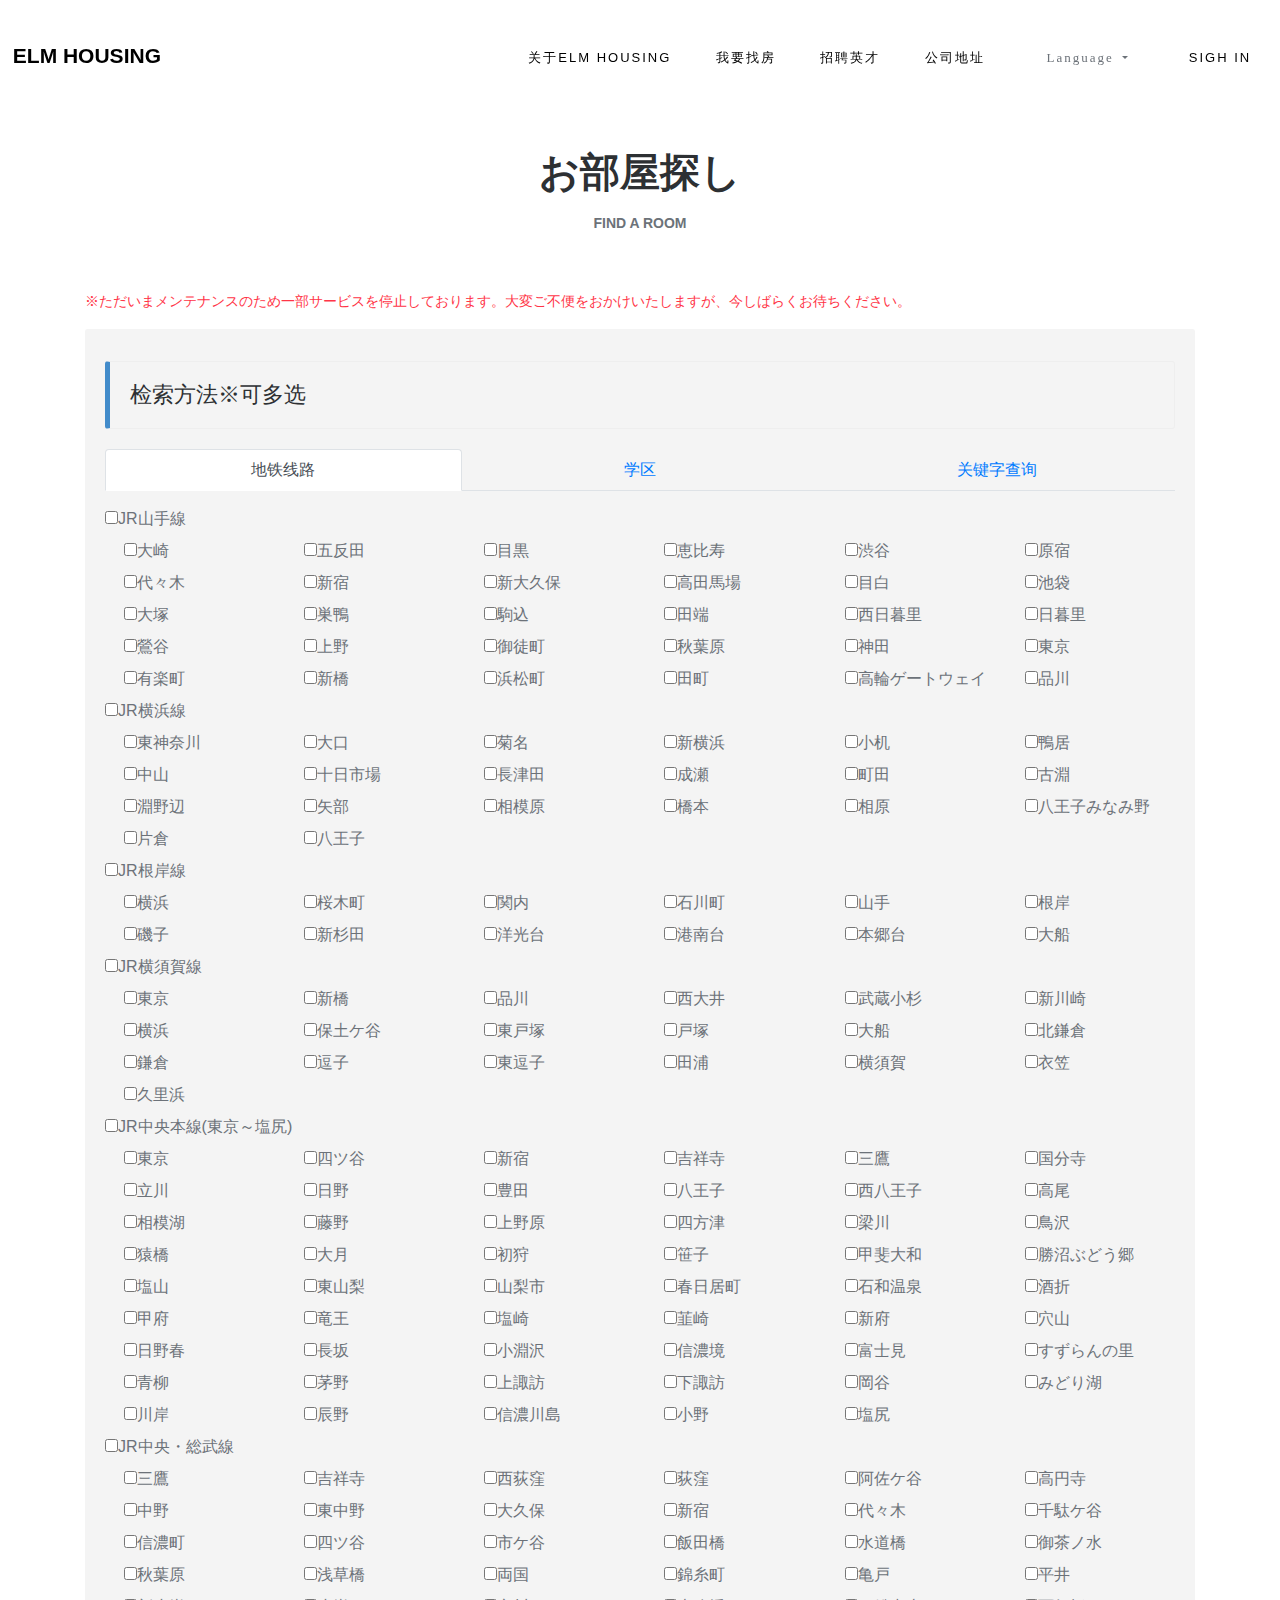
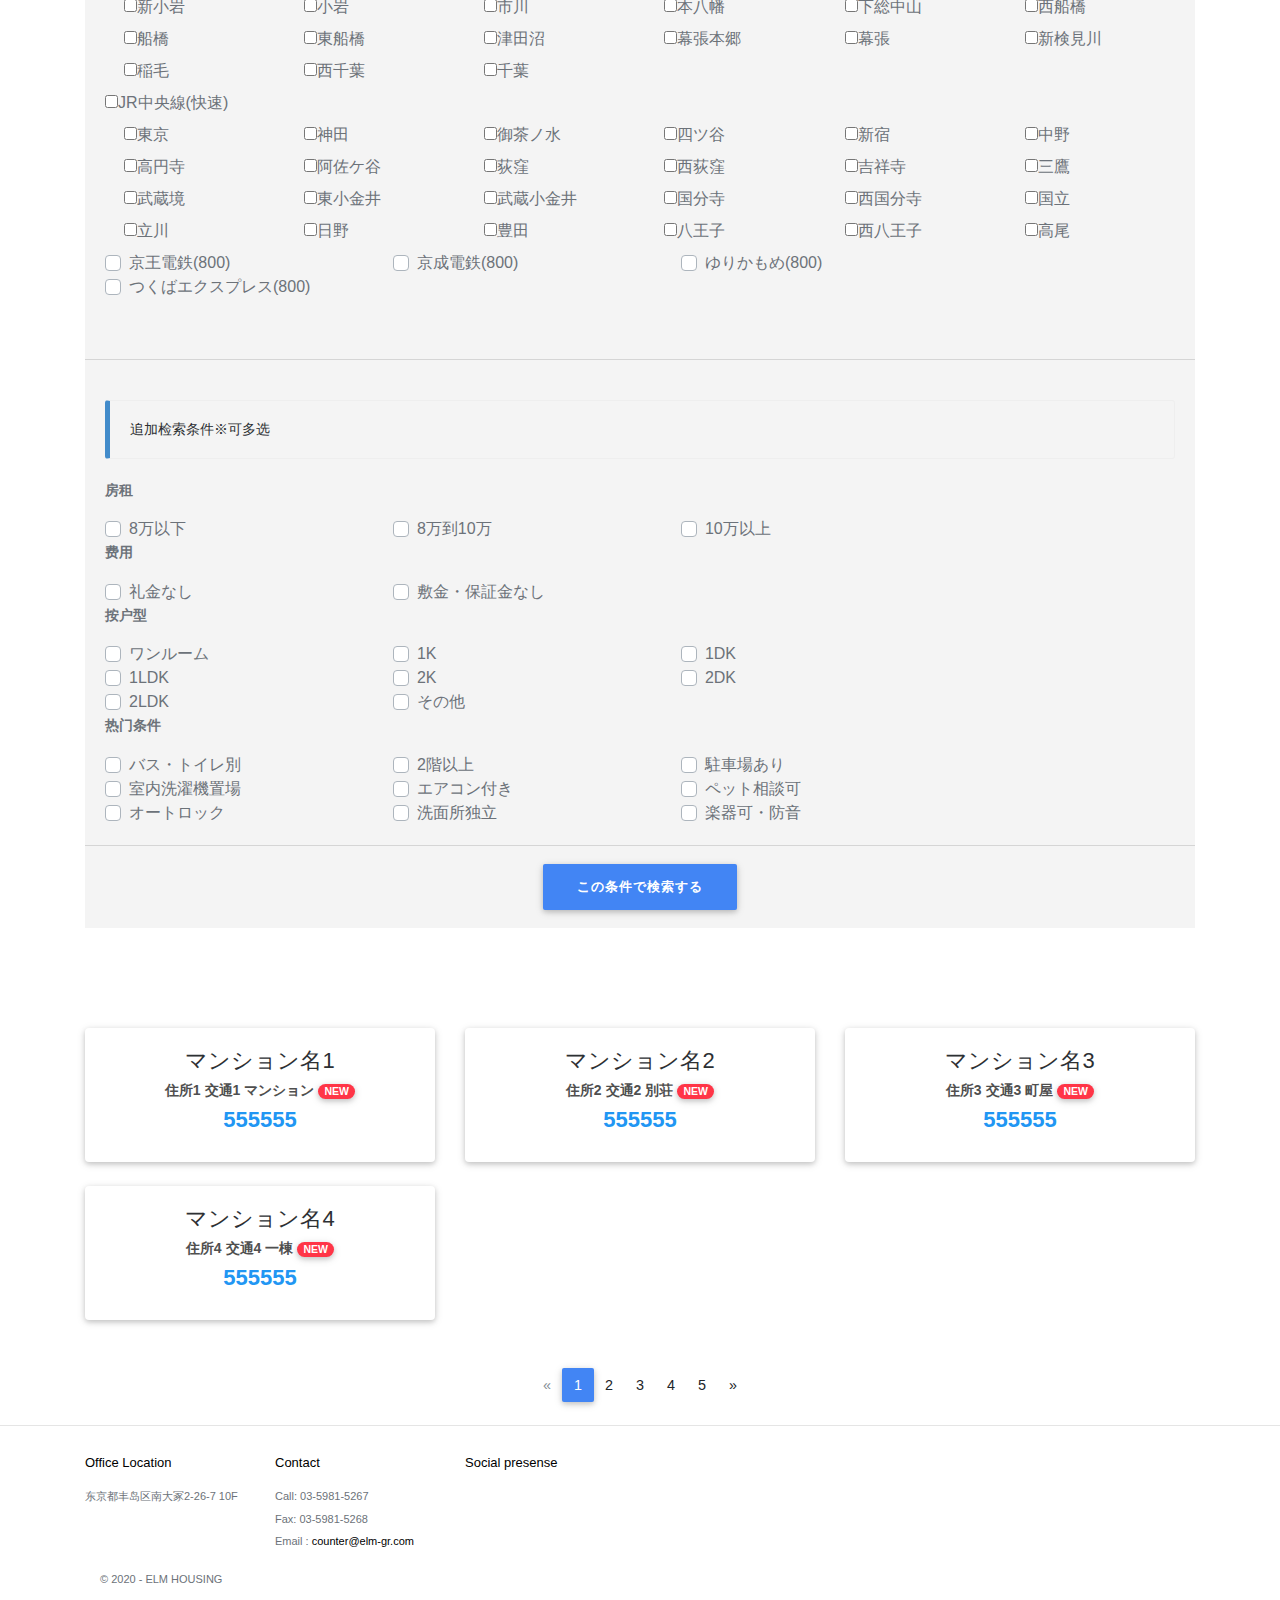
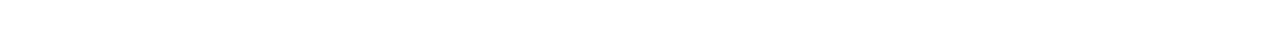
==== commit b4cd1fc5: "Update selectbyrailway.html" ====
--- a/selectbyrailway.html
+++ b/selectbyrailway.html
@@ -17,21 +17,22 @@
 <link rel="stylesheet" href="./ELM HOUSING_files/swiper.min.css">
 <style type="text/css">.section, .section.cc_cursor, .cc_cursor, body, .ogdlpmhglpejoiomcodnpjnfgcpmgale_default, body, html, input[type="date"], input[type="time"], input[type="datetime-local"], input[type="month"], input::-webkit-contacts-auto-fill-button, input:read-only {cursor: url("[data-uri]") 1 1 , auto !important; }.cc_pointer,[type="search"]::-webkit-search-cancel-button, [type="search"]::-webkit-search-decoration, .paper-button, .ytp-progress-bar-container, input[type=submit], :link, :visited, a > *, img, button, ::-webkit-scrollbar-button, .ogdlpmhglpejoiomcodnpjnfgcpmgale_pointer, ::-webkit-file-upload-button, button, .ytp-volume-panel, #myogdlpmhglpejoiomcodnpjnfgcpmgale .icon { cursor: url("[data-uri]") 8 1, auto !important; } </style><style type="text/css">/* Chart.js */
 @-webkit-keyframes chartjs-render-animation{from{opacity:0.99}to{opacity:1}}@keyframes chartjs-render-animation{from{opacity:0.99}to{opacity:1}}.chartjs-render-monitor{-webkit-animation:chartjs-render-animation 0.001s;animation:chartjs-render-animation 0.001s;}</style></head>
+
 <body style="">
 
 <section class="tophead" role="navigation">
 
-<header id="header" class="">
+<header id="header">
 <div class="header-content ">
-<a class="logo" href="https://www.elm-gr.com/Rent">ELM HOUSING</a>
+<a class="logo" href="/Rent">ELM HOUSING</a>
 <nav class="navigation" role="navigation">
 <ul class="primary-nav">
-<li><a href="https://www.elm-gr.com/Rent">关于ELM HOUSING</a></li>
-<li><a href="https://www.elm-gr.com/Rent/Rooms">我要找房</a></li>
-<li><a href="https://www.elm-gr.com/Recruit">招聘英才</a></li>
-<li><a href="https://www.elm-gr.com/Rent/Error">公司地址</a></li>
+<li><a href="/Rent">关于ELM HOUSING</a></li>
+<li><a href="/Rent/Rooms">我要找房</a></li>
+<li><a href="/Recruit">招聘英才</a></li>
+<li><a href="/Rent/Error">公司地址</a></li>
 <li>
-<form id="selectLanguage" method="post" class="form-horizontal" role="form" action="https://www.elm-gr.com/RealEstate/SetLanguage?returnUrl=~%2FRent%2FRooms">
+<form id="selectLanguage" method="post" class="form-horizontal" role="form" action="/RealEstate/SetLanguage?returnUrl=~%2FRent%2FRooms">
 <div class="dropdown">
 <a class="dropdown-toggle" id="navbarDropdownMenuLink-333" data-toggle="dropdown" aria-haspopup="true" aria-expanded="false" asp-for="zh-CN">
 <span class="icon-language"> Language </span>
@@ -41,20 +42,20 @@
 <button class="dropdown-item" name="culture" value="ja-JP" onclick="if (!window.__cfRLUnblockHandlers) return false; this.form.submit()">日本語</button>
 </div>
 </div>
-<input name="__RequestVerificationToken" type="hidden" value="CfDJ8HZfXam8HHFOm_UuZEeHBJFlBu-4rh3wIWJh7rLQgKdaEBrxowZF3M_Kh47nCTsjc_bXMTbj4rVd4u9VJlcdctlkrq_FvMZeTqCc-CZ8r6ecRvStOhoJeYCvl6ERGHFzZ_cD6zcBV5An3WYgyB-9080"></form>
-</li>
-<li class=""><a class="nav-link" href="https://www.elm-gr.com/Admin/Login">SIGH IN</a></li>
+<input name="__RequestVerificationToken" type="hidden" value="CfDJ8HZfXam8HHFOm_UuZEeHBJHUx6DvU0K6mqoEY39-4YtBmLGKQvqnkVtffuAdOLmT3-sL4FtW9BLaQdxAhVGK-RxZyDxJT2kVrmexOYbCjAiyw3tmNy2ynFGgiN-rm8UrKXYoJRfE_mbcIWyseAy6gPE"></form>
+</li>
+<li class=""><a class="nav-link" href="/Admin/Login">SIGH IN</a></li>
 </ul>
 </nav>
-<a href="https://www.elm-gr.com/Rent/Rooms#" class="nav-toggle">Menu<span></span></a>
+<a href="#" class="nav-toggle">Menu<span></span></a>
 </div>
 </header>
 </section>
 
 
 <div class="container">
-<section class="section cc_cursor">
-<h2 class="h1 text-center text-uppercase font-weight-bold mt-5 mb-3 mt-5">お部屋探し</h2>
+<section class="section">
+<h2 class="h1 text-center text-uppercase font-weight-bold mt-5 mb-3 cc_cursor">お部屋探し</h2>
 
 <p class="text-center text-uppercase font-weight-bold">
 Find a room
@@ -63,18 +64,18 @@
 <p class="section-description mt-5 pt-2 text-danger">
 ※ただいまメンテナンスのため一部サービスを停止しております。大変ご不便をおかけいたしますが、今しばらくお待ちください。
 </p>
-<form method="post" action="https://www.elm-gr.com/rent/Error">
+<form method="post" action="/rent/Error">
 <div class="card-header bg-search">
 <h4 class="bs-callout bs-callout-primary">检索方法※可多选</h4>
 <ul class="nav nav-tabs nav-justified">
 <li class="nav-item waves-effect waves-light">
-<a href="https://www.elm-gr.com/Rent/Rooms#contents1" class="nav-link active" data-toggle="tab">地铁线路</a>
+<a href="#contents1" class="nav-link active" data-toggle="tab">地铁线路</a>
 </li>
 <li class="nav-item waves-effect waves-light">
-<a href="https://www.elm-gr.com/Rent/Rooms#contents2" class="nav-link" data-toggle="tab">学区</a>
+<a href="#contents2" class="nav-link" data-toggle="tab">学区</a>
 </li>
 <li class="nav-item waves-effect waves-light">
-<a href="https://www.elm-gr.com/Rent/Rooms#contents3" class="nav-link" data-toggle="tab">关键字查询</a>
+<a href="#contents3" class="nav-link" data-toggle="tab">关键字查询</a>
 </li>
 </ul>
 <div class="tab-content mb-5">
@@ -160,7 +161,7 @@
 <div class="preflist">
 <div class="mainCheck"><label><input type="checkbox" name="prefA" value="JR横須賀線">JR横須賀線</label></div>
 <div class="row ml-1">
-<div class="col-lg-2"><label><input type="checkbox" name="prefB" value="東京">東京</label></div>
+ <div class="col-lg-2"><label><input type="checkbox" name="prefB" value="東京">東京</label></div>
 <div class="col-lg-2"><label><input type="checkbox" name="prefB" value="新橋">新橋</label></div>
 <div class="col-lg-2"><label><input type="checkbox" name="prefB" value="品川">品川</label></div>
 <div class="col-lg-2"><label><input type="checkbox" name="prefB" value="西大井">西大井</label></div>
@@ -214,7 +215,7 @@
 <div class="col-lg-2"><label><input type="checkbox" name="prefB" value="春日居町">春日居町</label></div>
 <div class="col-lg-2"><label><input type="checkbox" name="prefB" value="石和温泉">石和温泉</label></div>
 <div class="col-lg-2"><label><input type="checkbox" name="prefB" value="酒折">酒折</label></div>
- <div class="col-lg-2"><label><input type="checkbox" name="prefB" value="甲府">甲府</label></div>
+<div class="col-lg-2"><label><input type="checkbox" name="prefB" value="甲府">甲府</label></div>
 <div class="col-lg-2"><label><input type="checkbox" name="prefB" value="竜王">竜王</label></div>
 <div class="col-lg-2"><label><input type="checkbox" name="prefB" value="塩崎">塩崎</label></div>
 <div class="col-lg-2"><label><input type="checkbox" name="prefB" value="韮崎">韮崎</label></div>
@@ -222,7 +223,7 @@
 <div class="col-lg-2"><label><input type="checkbox" name="prefB" value="穴山">穴山</label></div>
 <div class="col-lg-2"><label><input type="checkbox" name="prefB" value="日野春">日野春</label></div>
 <div class="col-lg-2"><label><input type="checkbox" name="prefB" value="長坂">長坂</label></div>
-<div class="col-lg-2"><label><input type="checkbox" name="prefB" value="小淵沢">小淵沢</label></div>
+ <div class="col-lg-2"><label><input type="checkbox" name="prefB" value="小淵沢">小淵沢</label></div>
 <div class="col-lg-2"><label><input type="checkbox" name="prefB" value="信濃境">信濃境</label></div>
 <div class="col-lg-2"><label><input type="checkbox" name="prefB" value="富士見">富士見</label></div>
 <div class="col-lg-2"><label><input type="checkbox" name="prefB" value="すずらんの里">すずらんの里</label></div>
@@ -254,7 +255,7 @@
 <div class="col-lg-2"><label><input type="checkbox" name="prefB" value="新宿">新宿</label></div>
 <div class="col-lg-2"><label><input type="checkbox" name="prefB" value="代々木">代々木</label></div>
 <div class="col-lg-2"><label><input type="checkbox" name="prefB" value="千駄ケ谷">千駄ケ谷</label></div>
-<div class="col-lg-2"><label><input type="checkbox" name="prefB" value="信濃町">信濃町</label></div>
+ <div class="col-lg-2"><label><input type="checkbox" name="prefB" value="信濃町">信濃町</label></div>
 <div class="col-lg-2"><label><input type="checkbox" name="prefB" value="四ツ谷">四ツ谷</label></div>
 <div class="col-lg-2"><label><input type="checkbox" name="prefB" value="市ケ谷">市ケ谷</label></div>
 <div class="col-lg-2"><label><input type="checkbox" name="prefB" value="飯田橋">飯田橋</label></div>
@@ -308,7 +309,7 @@
 <div class="col-lg-2"><label><input type="checkbox" name="prefB" value="日野">日野</label></div>
 <div class="col-lg-2"><label><input type="checkbox" name="prefB" value="豊田">豊田</label></div>
 <div class="col-lg-2"><label><input type="checkbox" name="prefB" value="八王子">八王子</label></div>
- <div class="col-lg-2"><label><input type="checkbox" name="prefB" value="西八王子">西八王子</label></div>
+<div class="col-lg-2"><label><input type="checkbox" name="prefB" value="西八王子">西八王子</label></div>
 <div class="col-lg-2"><label><input type="checkbox" name="prefB" value="高尾">高尾</label></div>
 </div>
 </div>
@@ -363,7 +364,7 @@
 <div id="contents3" class="tab-pane">
 <p class="text-uppercase font-weight-bold"></p>
 
- <div class="form-group">
+<div class="form-group">
 <label for="text6a" class="col-form-label-lg active">输入车站名或者其他关联的信息</label>
 <input class="form-control form-control-lg" type="text" id="text6a" placeholder="车站名">
 </div>
@@ -483,7 +484,7 @@
 </div>
 
 <div class="custom-control custom-checkbox custom-control-inline  col-lg-3">
-<input type="checkbox" class="custom-control-input" id="option8"> 
+<input type="checkbox" class="custom-control-input" id="option8">
 <label class="custom-control-label" for="option8">楽器可・防音</label>
 </div>
 </div>
@@ -492,7 +493,7 @@
 <button type="submit" class="btn  btn-primary waves-effect waves-light">この条件で検索する</button>
 </div>
 </div>
-<input name="__RequestVerificationToken" type="hidden" value="CfDJ8HZfXam8HHFOm_UuZEeHBJFlBu-4rh3wIWJh7rLQgKdaEBrxowZF3M_Kh47nCTsjc_bXMTbj4rVd4u9VJlcdctlkrq_FvMZeTqCc-CZ8r6ecRvStOhoJeYCvl6ERGHFzZ_cD6zcBV5An3WYgyB-9080"></form>
+<input name="__RequestVerificationToken" type="hidden" value="CfDJ8HZfXam8HHFOm_UuZEeHBJHUx6DvU0K6mqoEY39-4YtBmLGKQvqnkVtffuAdOLmT3-sL4FtW9BLaQdxAhVGK-RxZyDxJT2kVrmexOYbCjAiyw3tmNy2ynFGgiN-rm8UrKXYoJRfE_mbcIWyseAy6gPE"></form>
 </section>
 <section class="panel panel-default">
 </section>
@@ -504,8 +505,8 @@
 <div class="card">
 
 <div class="view overlay">
-<img src="./ELM HOUSING_files/rent-4.jpg" class="card-img-top" alt="">
-<a href="https://www.elm-gr.com/Rent/Detail">
+ <img src="/img/rent/rent-4.jpg" class="card-img-top" alt="">
+<a href="/Rent/Detail">
 <div class="mask rgba-white-slight waves-effect waves-light"></div>
 </a>
 </div>
@@ -513,12 +514,12 @@
 
 <div class="card-body text-center">
 
-<a href="https://www.elm-gr.com/Rent/Rooms" class="grey-text">
+<a href="" class="grey-text">
 <h4>マンション名1</h4>
 </a>
 <h5>
 <strong>
-<a class="dark-grey-text" href="https://www.elm-gr.com/Rent/Detail">
+<a class="dark-grey-text" href="/Rent/Detail">
 住所1
 交通1
 マンション
@@ -540,8 +541,8 @@
 <div class="card">
 
 <div class="view overlay">
-<img src="./ELM HOUSING_files/rent-3.jpg" class="card-img-top" alt="">
-<a href="https://www.elm-gr.com/Rent/Detail">
+<img src="/img/rent/rent-3.jpg" class="card-img-top" alt="">
+<a href="/Rent/Detail">
 <div class="mask rgba-white-slight waves-effect waves-light"></div>
 </a>
 </div>
@@ -549,51 +550,15 @@
 
 <div class="card-body text-center">
 
-<a href="https://www.elm-gr.com/Rent/Rooms" class="grey-text">
+<a href="" class="grey-text">
 <h4>マンション名2</h4>
 </a>
 <h5>
 <strong>
-<a class="dark-grey-text" href="https://www.elm-gr.com/Rent/Detail">
+<a class="dark-grey-text" href="/Rent/Detail">
 住所2
 交通2
 別荘
-<span class="badge badge-pill danger-color">NEW</span>
-</a>
- </strong>
-</h5>
-<h4 class="font-weight-bold blue-text">
-<strong>555555</strong>
-</h4>
-</div>
-
-</div>
-
-</div>
-<br>
-<div class="col-lg-4 col-md-6 mb-4">
-
-<div class="card">
-
-<div class="view overlay">
-<img src="./ELM HOUSING_files/rent-2.jpg" class="card-img-top" alt="">
-<a href="https://www.elm-gr.com/Rent/Detail">
-<div class="mask rgba-white-slight waves-effect waves-light"></div>
-</a>
-</div>
-
-
-<div class="card-body text-center">
-
-<a href="https://www.elm-gr.com/Rent/Rooms" class="grey-text">
-<h4>マンション名3</h4>
-</a>
-<h5>
-<strong>
-<a class="dark-grey-text" href="https://www.elm-gr.com/Rent/Detail">
-住所3
-交通3
-町屋
 <span class="badge badge-pill danger-color">NEW</span>
 </a>
 </strong>
@@ -612,24 +577,24 @@
 <div class="card">
 
 <div class="view overlay">
-<img src="./ELM HOUSING_files/rent-1.jpg" class="card-img-top" alt="">
-<a href="https://www.elm-gr.com/Rent/Detail">
+<img src="/img/rent/rent-2.jpg" class="card-img-top" alt="">
+<a href="/Rent/Detail">
 <div class="mask rgba-white-slight waves-effect waves-light"></div>
 </a>
 </div>
 
 
-<div class="card-body text-center">
-
-<a href="https://www.elm-gr.com/Rent/Rooms" class="grey-text">
-<h4>マンション名4</h4>
+ <div class="card-body text-center">
+
+<a href="" class="grey-text">
+<h4>マンション名3</h4>
 </a>
 <h5>
 <strong>
-<a class="dark-grey-text" href="https://www.elm-gr.com/Rent/Detail">
-住所4
-交通4
-一棟
+<a class="dark-grey-text" href="/Rent/Detail">
+住所3
+交通3
+町屋
 <span class="badge badge-pill danger-color">NEW</span>
 </a>
 </strong>
@@ -643,7 +608,43 @@
 
 </div>
 <br>
- </div>
+<div class="col-lg-4 col-md-6 mb-4">
+
+<div class="card">
+
+<div class="view overlay">
+<img src="/img/rent/rent-1.jpg" class="card-img-top" alt="">
+<a href="/Rent/Detail">
+<div class="mask rgba-white-slight waves-effect waves-light"></div>
+</a>
+</div>
+
+
+<div class="card-body text-center">
+
+<a href="" class="grey-text">
+<h4>マンション名4</h4>
+</a>
+<h5>
+<strong>
+<a class="dark-grey-text" href="/Rent/Detail">
+住所4
+交通4
+一棟
+<span class="badge badge-pill danger-color">NEW</span>
+</a>
+</strong>
+</h5>
+<h4 class="font-weight-bold blue-text">
+<strong>555555</strong>
+</h4>
+</div>
+
+</div>
+
+</div>
+<br>
+</div>
 </section>
 
 
@@ -651,30 +652,30 @@
 <ul class="pagination pg-blue">
 
 <li class="page-item disabled">
-<a class="page-link waves-effect waves-effect" href="https://www.elm-gr.com/Rent/Rooms#" aria-label="Previous">
+<a class="page-link waves-effect waves-effect" href="#" aria-label="Previous">
 <span aria-hidden="true">«</span>
 <span class="sr-only">Previous</span>
 </a>
 </li>
 <li class="page-item active">
-<a class="page-link waves-effect waves-effect" href="https://www.elm-gr.com/Rent/Rooms#?">
+<a class="page-link waves-effect waves-effect" href="#?">
 1<span class="sr-only">(current)</span>
 </a>
 </li>
 <li class="page-item">
-<a class="page-link waves-effect waves-effect" href="https://www.elm-gr.com/Rent/Rooms#?">2</a>
+<a class="page-link waves-effect waves-effect" href="#?">2</a>
 </li>
 <li class="page-item">
-<a class="page-link waves-effect waves-effect" href="https://www.elm-gr.com/Rent/Rooms#?">3</a>
+<a class="page-link waves-effect waves-effect" href="#?">3</a>
 </li>
 <li class="page-item">
-<a class="page-link waves-effect waves-effect" href="https://www.elm-gr.com/Rent/Rooms#?">4</a>
+<a class="page-link waves-effect waves-effect" href="#?">4</a>
 </li>
 <li class="page-item">
-<a class="page-link waves-effect waves-effect" href="https://www.elm-gr.com/Rent/Rooms#?">5</a>
+<a class="page-link waves-effect waves-effect" href="#?">5</a>
 </li>
 <li class="page-item">
-<a class="page-link waves-effect waves-effect" href="https://www.elm-gr.com/Rent/Rooms#?" aria-label="Next">
+<a class="page-link waves-effect waves-effect" href="#?" aria-label="Next">
 <span aria-hidden="true">»</span>
 <span class="sr-only">Next</span>
 </a>
@@ -702,10 +703,10 @@
 <div class="col-md-3 left">
 <h4>Social presense</h4>
 <ul class="footer-share">
-<li><a href="https://www.elm-gr.com/Rent/Rooms#"><i class="fa fa-facebook"></i></a></li>
-<li><a href="https://www.elm-gr.com/Rent/Rooms#"><i class="fa fa-twitter"></i></a></li>
-<li><a href="https://www.elm-gr.com/Rent/Rooms#"><i class="fa fa-linkedin"></i></a></li>
-<li><a href="https://www.elm-gr.com/Rent/Rooms#"><i class="fa fa-google-plus"></i></a></li>
+<li><a href="#"><i class="fa fa-facebook"></i></a></li>
+<li><a href="#"><i class="fa fa-twitter"></i></a></li>
+<li><a href="#"><i class="fa fa-linkedin"></i></a></li>
+<li><a href="#"><i class="fa fa-google-plus"></i></a></li>
 </ul>
 </div>
 </div>
@@ -716,17 +717,17 @@
 </footer>
 
 
-<script src="./ELM HOUSING_files/jquery-3.3.1.min.js.下载" type="text/javascript"></script>
-<script src="./ELM HOUSING_files/popper.min.js.下载" type="text/javascript"></script>
-<script src="./ELM HOUSING_files/bootstrap.min.js.下载" type="text/javascript"></script>
-<script src="./ELM HOUSING_files/mdb.min.js.下载" type="text/javascript"></script>
-<script src="./ELM HOUSING_files/jquery.flexslider-min.js.下载" type="text/javascript"></script>
-<script src="./ELM HOUSING_files/retina.min.js.下载" type="text/javascript"></script>
-<script src="./ELM HOUSING_files/modernizr.js.下载" type="text/javascript"></script>
-<script src="./ELM HOUSING_files/main_rent.js.下载" type="text/javascript"></script>
-<script type="text/javascript" src="./ELM HOUSING_files/jquery.sliderPro.js.下载"></script>
-
-<script src="./ELM HOUSING_files/swiper.min.js.下载" type="text/javascript"></script>
+<script src="/js/jquery-3.3.1.min.js" type="text/javascript"></script>
+<script src="/js/popper.min.js" type="text/javascript"></script>
+<script src="/js/bootstrap.min.js" type="text/javascript"></script>
+<script src="/js/mdb.min.js" type="text/javascript"></script>
+<script src="/js/jquery.flexslider-min.js" type="text/javascript"></script>
+<script src="/js/retina.min.js" type="text/javascript"></script>
+<script src="/js/modernizr.js" type="text/javascript"></script>
+<script src="/js/main_rent.js" type="text/javascript"></script>
+<script type="text/javascript" src="/js/jquery.sliderPro.js"></script>
+
+<script src="https://cdnjs.cloudflare.com/ajax/libs/Swiper/4.0.7/js/swiper.min.js" type="text/javascript"></script>
 <script type="text/javascript">
         $(".preflist .mainCheck input[type='checkbox']").change(function () {                   // dtのinput（都道府県）が変更された時
             var area = $(this).parents(".preflist").find(".col-lg-2 input[type='checkbox']");    // 選択された都道府県の市区町村を変数に格納
@@ -825,4 +826,6 @@
 
     </script>
 
-<div class="hiddendiv common"></div></body></html>
+<div class="hiddendiv common"></div></body>
+ 
+</html>
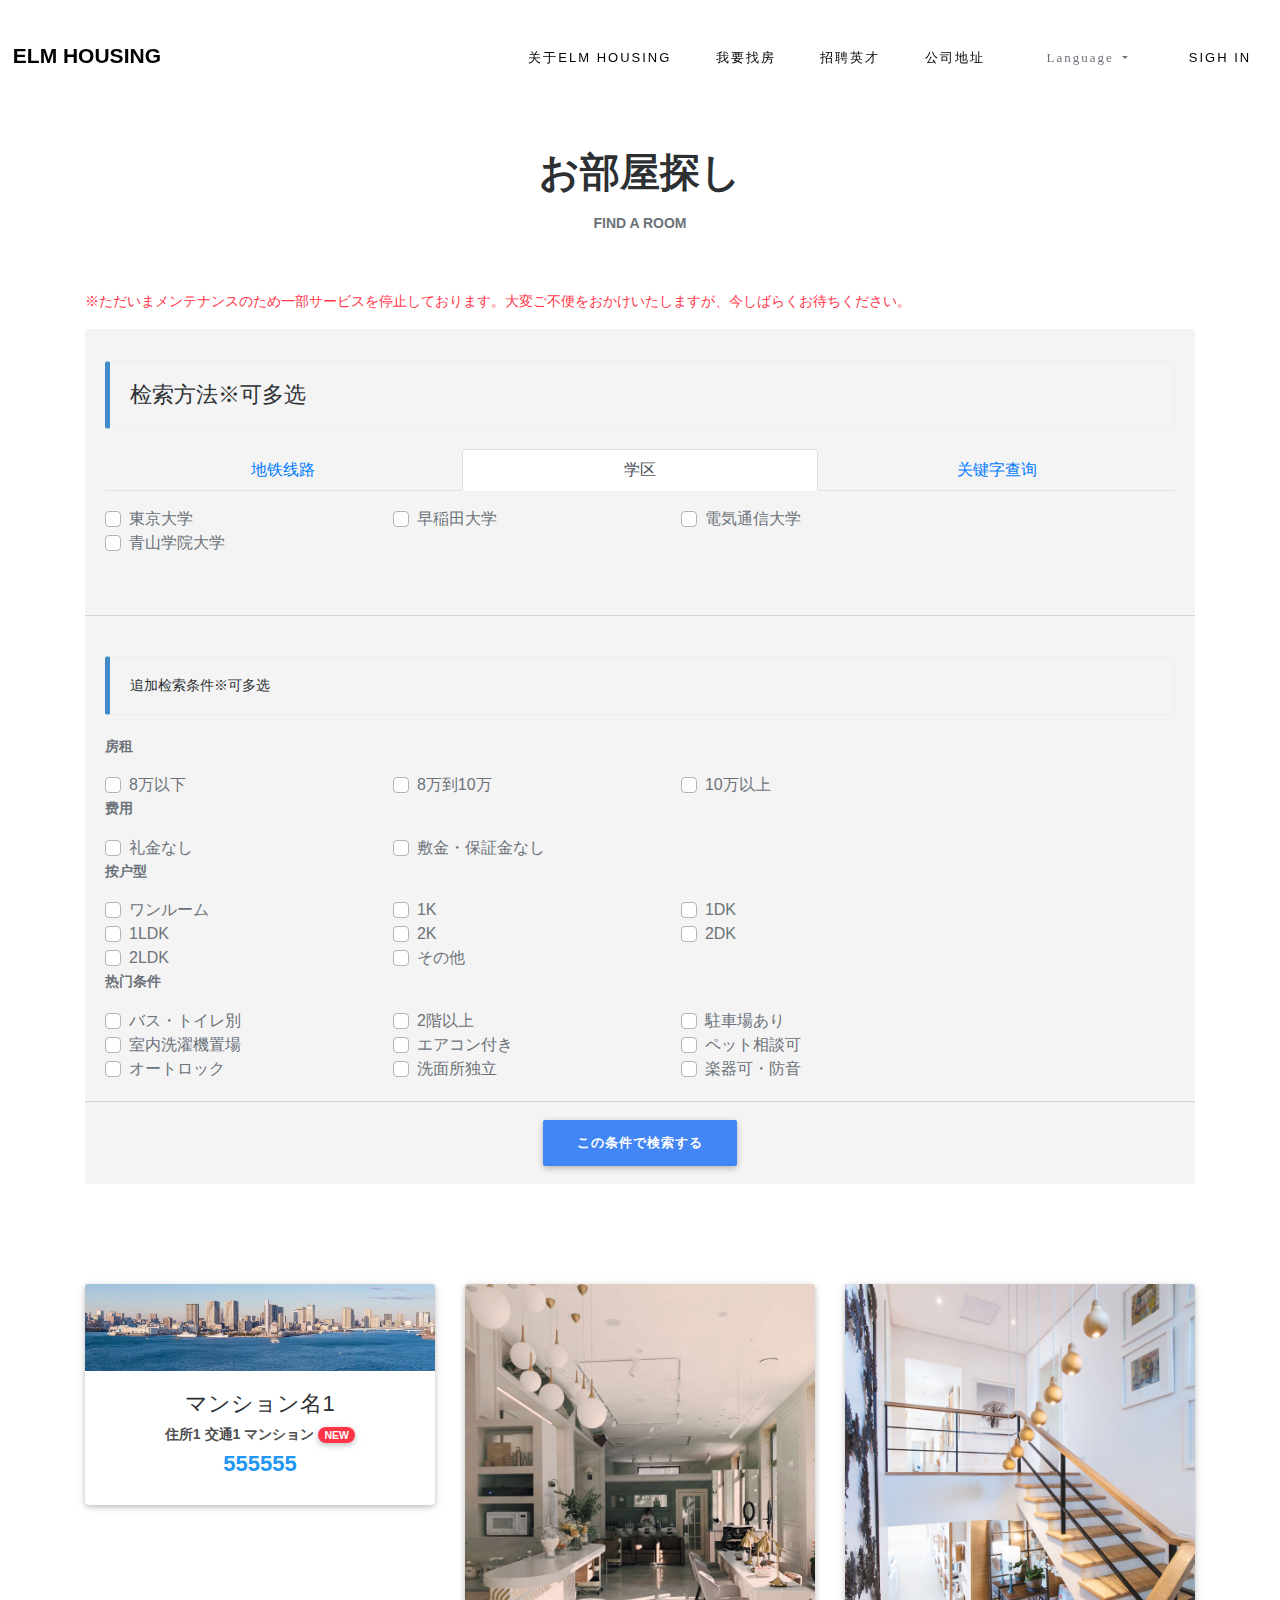
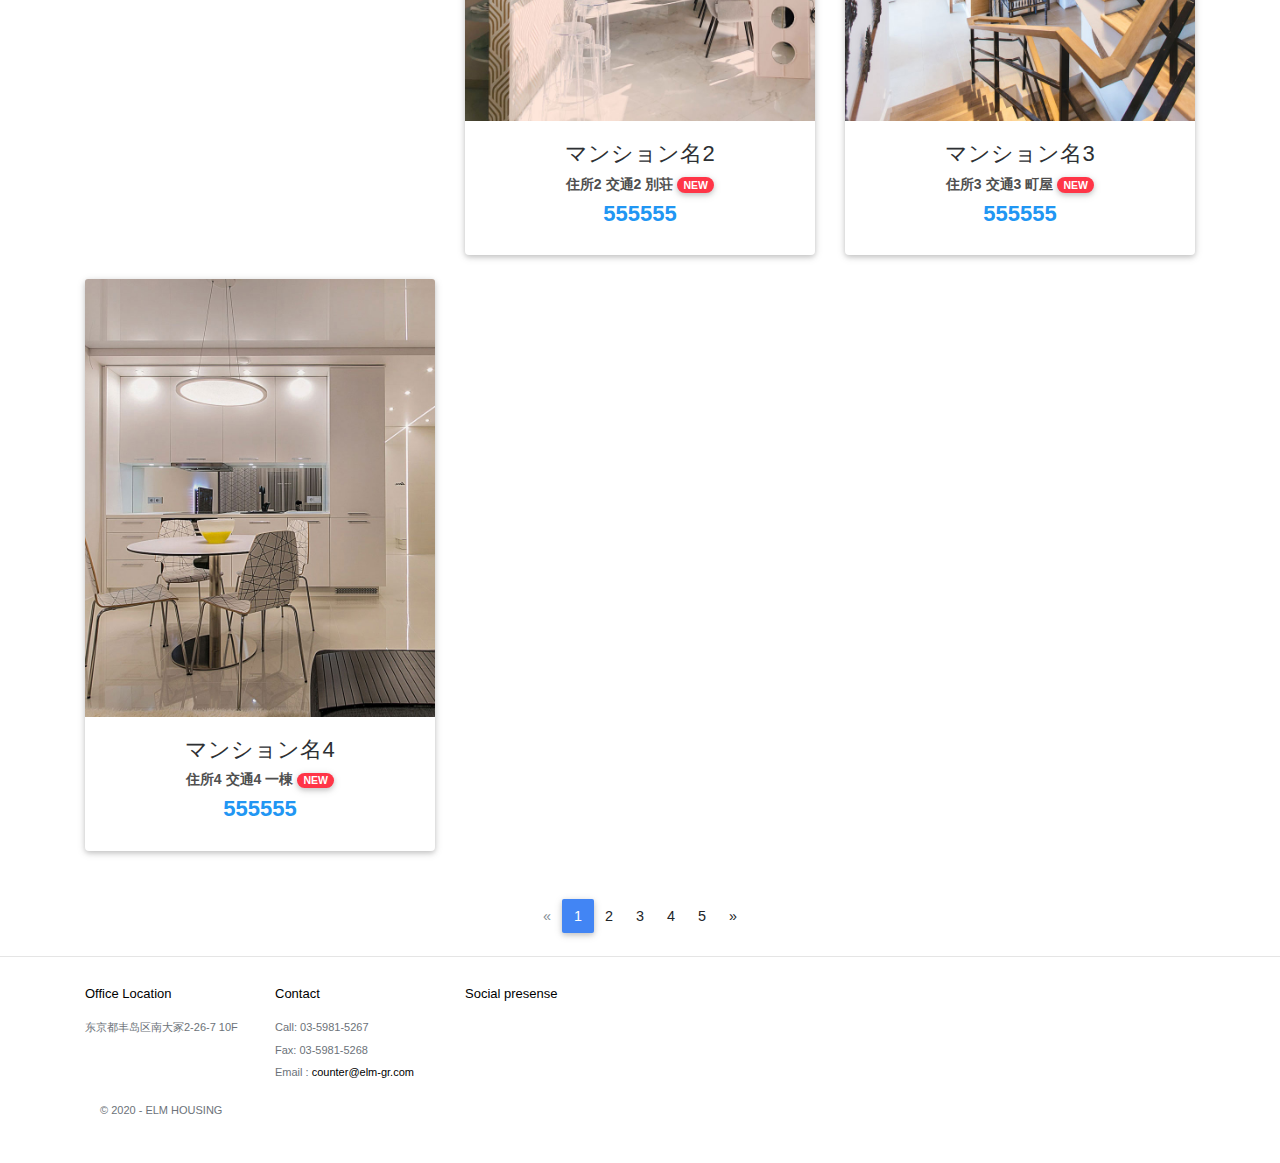
==== commit b4fb7c6a: "Update selectbyrailway.html" ====
--- a/selectbyrailway.html
+++ b/selectbyrailway.html
@@ -15,24 +15,23 @@
 <link href="./ELM HOUSING_files/icomoon.css" rel="stylesheet">
 <link rel="stylesheet" href="./ELM HOUSING_files/font-awesome.min.css">
 <link rel="stylesheet" href="./ELM HOUSING_files/swiper.min.css">
-<style type="text/css">.section, .section.cc_cursor, .cc_cursor, body, .ogdlpmhglpejoiomcodnpjnfgcpmgale_default, body, html, input[type="date"], input[type="time"], input[type="datetime-local"], input[type="month"], input::-webkit-contacts-auto-fill-button, input:read-only {cursor: url("[data-uri]") 1 1 , auto !important; }.cc_pointer,[type="search"]::-webkit-search-cancel-button, [type="search"]::-webkit-search-decoration, .paper-button, .ytp-progress-bar-container, input[type=submit], :link, :visited, a > *, img, button, ::-webkit-scrollbar-button, .ogdlpmhglpejoiomcodnpjnfgcpmgale_pointer, ::-webkit-file-upload-button, button, .ytp-volume-panel, #myogdlpmhglpejoiomcodnpjnfgcpmgale .icon { cursor: url("[data-uri]") 8 1, auto !important; } </style><style type="text/css">/* Chart.js */
+<style type="text/css">.section, .section.cc_cursor, .card-header.bg-search, .bs-callout.bs-callout-primary, .cc_cursor, body, .ogdlpmhglpejoiomcodnpjnfgcpmgale_default, body, html, input[type="date"], input[type="time"], input[type="datetime-local"], input[type="month"], input::-webkit-contacts-auto-fill-button, input:read-only {cursor: url("[data-uri]") 1 1 , auto !important; }.cc_pointer,[type="search"]::-webkit-search-cancel-button, [type="search"]::-webkit-search-decoration, .paper-button, .ytp-progress-bar-container, input[type=submit], :link, :visited, a > *, img, button, ::-webkit-scrollbar-button, .ogdlpmhglpejoiomcodnpjnfgcpmgale_pointer, ::-webkit-file-upload-button, button, .ytp-volume-panel, #myogdlpmhglpejoiomcodnpjnfgcpmgale .icon { cursor: url("[data-uri]") 8 1, auto !important; } </style><style type="text/css">/* Chart.js */
 @-webkit-keyframes chartjs-render-animation{from{opacity:0.99}to{opacity:1}}@keyframes chartjs-render-animation{from{opacity:0.99}to{opacity:1}}.chartjs-render-monitor{-webkit-animation:chartjs-render-animation 0.001s;animation:chartjs-render-animation 0.001s;}</style></head>
-
 <body style="">
 
 <section class="tophead" role="navigation">
 
-<header id="header">
+<header id="header" class="">
 <div class="header-content ">
-<a class="logo" href="/Rent">ELM HOUSING</a>
+<a class="logo" href="https://www.elm-gr.com/Rent">ELM HOUSING</a>
 <nav class="navigation" role="navigation">
 <ul class="primary-nav">
-<li><a href="/Rent">关于ELM HOUSING</a></li>
-<li><a href="/Rent/Rooms">我要找房</a></li>
-<li><a href="/Recruit">招聘英才</a></li>
-<li><a href="/Rent/Error">公司地址</a></li>
+<li><a href="https://www.elm-gr.com/Rent">关于ELM HOUSING</a></li>
+<li><a href="https://www.elm-gr.com/Rent/Rooms">我要找房</a></li>
+<li><a href="https://www.elm-gr.com/Recruit">招聘英才</a></li>
+<li><a href="https://www.elm-gr.com/Rent/Error">公司地址</a></li>
 <li>
-<form id="selectLanguage" method="post" class="form-horizontal" role="form" action="/RealEstate/SetLanguage?returnUrl=~%2FRent%2FRooms">
+<form id="selectLanguage" method="post" class="form-horizontal" role="form" action="https://www.elm-gr.com/RealEstate/SetLanguage?returnUrl=~%2FRent%2FRooms">
 <div class="dropdown">
 <a class="dropdown-toggle" id="navbarDropdownMenuLink-333" data-toggle="dropdown" aria-haspopup="true" aria-expanded="false" asp-for="zh-CN">
 <span class="icon-language"> Language </span>
@@ -42,12 +41,12 @@
 <button class="dropdown-item" name="culture" value="ja-JP" onclick="if (!window.__cfRLUnblockHandlers) return false; this.form.submit()">日本語</button>
 </div>
 </div>
-<input name="__RequestVerificationToken" type="hidden" value="CfDJ8HZfXam8HHFOm_UuZEeHBJHUx6DvU0K6mqoEY39-4YtBmLGKQvqnkVtffuAdOLmT3-sL4FtW9BLaQdxAhVGK-RxZyDxJT2kVrmexOYbCjAiyw3tmNy2ynFGgiN-rm8UrKXYoJRfE_mbcIWyseAy6gPE"></form>
-</li>
-<li class=""><a class="nav-link" href="/Admin/Login">SIGH IN</a></li>
+<input name="__RequestVerificationToken" type="hidden" value="CfDJ8HZfXam8HHFOm_UuZEeHBJE-qtwoAEbgHbpZ_FdyX1Fp2VRbwWEv6qFdtFLEdrejy15WHE-hRj2VOWZLHQvYB4W0ZrvD5hacfqdalnks8SmnvC8ev6mp4UJFZHZk7O6x1LIvXtOvINLDFHeVXApGLFI"></form>
+</li>
+<li class=""><a class="nav-link" href="https://www.elm-gr.com/Admin/Login">SIGH IN</a></li>
 </ul>
 </nav>
-<a href="#" class="nav-toggle">Menu<span></span></a>
+<a href="https://www.elm-gr.com/Rent/Rooms#" class="nav-toggle">Menu<span></span></a>
 </div>
 </header>
 </section>
@@ -55,7 +54,7 @@
 
 <div class="container">
 <section class="section">
-<h2 class="h1 text-center text-uppercase font-weight-bold mt-5 mb-3 cc_cursor">お部屋探し</h2>
+<h2 class="h1 text-center text-uppercase font-weight-bold mt-5 mb-3 mt-5">お部屋探し</h2>
 
 <p class="text-center text-uppercase font-weight-bold">
 Find a room
@@ -64,22 +63,22 @@
 <p class="section-description mt-5 pt-2 text-danger">
 ※ただいまメンテナンスのため一部サービスを停止しております。大変ご不便をおかけいたしますが、今しばらくお待ちください。
 </p>
-<form method="post" action="/rent/Error">
-<div class="card-header bg-search">
-<h4 class="bs-callout bs-callout-primary">检索方法※可多选</h4>
+<form method="post" action="https://www.elm-gr.com/rent/Error">
+<div class="card-header bg-search cc_cursor">
+<h4 class="bs-callout bs-callout-primary cc_cursor">检索方法※可多选</h4>
 <ul class="nav nav-tabs nav-justified">
 <li class="nav-item waves-effect waves-light">
-<a href="#contents1" class="nav-link active" data-toggle="tab">地铁线路</a>
+<a href="https://www.elm-gr.com/Rent/Rooms#contents1" class="nav-link" data-toggle="tab">地铁线路</a>
 </li>
 <li class="nav-item waves-effect waves-light">
-<a href="#contents2" class="nav-link" data-toggle="tab">学区</a>
+<a href="https://www.elm-gr.com/Rent/Rooms#contents2" class="nav-link active" data-toggle="tab">学区</a>
 </li>
 <li class="nav-item waves-effect waves-light">
-<a href="#contents3" class="nav-link" data-toggle="tab">关键字查询</a>
+<a href="https://www.elm-gr.com/Rent/Rooms#contents3" class="nav-link" data-toggle="tab">关键字查询</a>
 </li>
 </ul>
 <div class="tab-content mb-5">
-<div id="contents1" class="tab-pane active">
+<div id="contents1" class="tab-pane">
 <p class="text-uppercase font-weight-bold"></p>
 <div class="preflist">
 <div class="mainCheck"><label><input type="checkbox" name="prefA" value="JR山手線">JR山手線</label></div>
@@ -142,7 +141,7 @@
 </div>
 </div>
 <div class="preflist">
-<div class="mainCheck"><label><input type="checkbox" name="prefA" value="JR根岸線">JR根岸線</label></div>
+ <div class="mainCheck"><label><input type="checkbox" name="prefA" value="JR根岸線">JR根岸線</label></div>
 <div class="row ml-1">
 <div class="col-lg-2"><label><input type="checkbox" name="prefB" value="横浜">横浜</label></div>
 <div class="col-lg-2"><label><input type="checkbox" name="prefB" value="桜木町">桜木町</label></div>
@@ -161,7 +160,7 @@
 <div class="preflist">
 <div class="mainCheck"><label><input type="checkbox" name="prefA" value="JR横須賀線">JR横須賀線</label></div>
 <div class="row ml-1">
- <div class="col-lg-2"><label><input type="checkbox" name="prefB" value="東京">東京</label></div>
+<div class="col-lg-2"><label><input type="checkbox" name="prefB" value="東京">東京</label></div>
 <div class="col-lg-2"><label><input type="checkbox" name="prefB" value="新橋">新橋</label></div>
 <div class="col-lg-2"><label><input type="checkbox" name="prefB" value="品川">品川</label></div>
 <div class="col-lg-2"><label><input type="checkbox" name="prefB" value="西大井">西大井</label></div>
@@ -223,7 +222,7 @@
 <div class="col-lg-2"><label><input type="checkbox" name="prefB" value="穴山">穴山</label></div>
 <div class="col-lg-2"><label><input type="checkbox" name="prefB" value="日野春">日野春</label></div>
 <div class="col-lg-2"><label><input type="checkbox" name="prefB" value="長坂">長坂</label></div>
- <div class="col-lg-2"><label><input type="checkbox" name="prefB" value="小淵沢">小淵沢</label></div>
+<div class="col-lg-2"><label><input type="checkbox" name="prefB" value="小淵沢">小淵沢</label></div>
 <div class="col-lg-2"><label><input type="checkbox" name="prefB" value="信濃境">信濃境</label></div>
 <div class="col-lg-2"><label><input type="checkbox" name="prefB" value="富士見">富士見</label></div>
 <div class="col-lg-2"><label><input type="checkbox" name="prefB" value="すずらんの里">すずらんの里</label></div>
@@ -237,7 +236,7 @@
 <div class="col-lg-2"><label><input type="checkbox" name="prefB" value="辰野">辰野</label></div>
 <div class="col-lg-2"><label><input type="checkbox" name="prefB" value="信濃川島">信濃川島</label></div>
 <div class="col-lg-2"><label><input type="checkbox" name="prefB" value="小野">小野</label></div>
-<div class="col-lg-2"><label><input type="checkbox" name="prefB" value="塩尻">塩尻</label></div>
+ <div class="col-lg-2"><label><input type="checkbox" name="prefB" value="塩尻">塩尻</label></div>
 </div>
 </div>
 <div class="preflist">
@@ -255,7 +254,7 @@
 <div class="col-lg-2"><label><input type="checkbox" name="prefB" value="新宿">新宿</label></div>
 <div class="col-lg-2"><label><input type="checkbox" name="prefB" value="代々木">代々木</label></div>
 <div class="col-lg-2"><label><input type="checkbox" name="prefB" value="千駄ケ谷">千駄ケ谷</label></div>
- <div class="col-lg-2"><label><input type="checkbox" name="prefB" value="信濃町">信濃町</label></div>
+<div class="col-lg-2"><label><input type="checkbox" name="prefB" value="信濃町">信濃町</label></div>
 <div class="col-lg-2"><label><input type="checkbox" name="prefB" value="四ツ谷">四ツ谷</label></div>
 <div class="col-lg-2"><label><input type="checkbox" name="prefB" value="市ケ谷">市ケ谷</label></div>
 <div class="col-lg-2"><label><input type="checkbox" name="prefB" value="飯田橋">飯田橋</label></div>
@@ -338,7 +337,7 @@
 (800)
 </div>
 </div>
-<div id="contents2" class="tab-pane">
+<div id="contents2" class="tab-pane active">
 <p class="text-uppercase font-weight-bold"></p>
 
 <div class="custom-control custom-checkbox custom-control-inline  col-lg-3">
@@ -349,7 +348,7 @@
 <div class="custom-control custom-checkbox custom-control-inline  col-lg-3">
 <input type="checkbox" class="custom-control-input" id="towards2">
 <label class="custom-control-label" for="towards2">早稲田大学</label>
-</div>
+ </div>
 
 <div class="custom-control custom-checkbox custom-control-inline  col-lg-3">
 <input type="checkbox" class="custom-control-input" id="towards3">
@@ -382,7 +381,7 @@
 
 <div class="custom-control custom-checkbox custom-control-inline  col-lg-3">
 <input type="checkbox" class="custom-control-input" id="rent2">
-<label class="custom-control-label" for="rent2">8万到10万</label>
+<label class="custom-control-label cc_cursor" for="rent2">8万到10万</label>
 </div>
 
 <div class="custom-control custom-checkbox custom-control-inline  col-lg-3">
@@ -493,7 +492,7 @@
 <button type="submit" class="btn  btn-primary waves-effect waves-light">この条件で検索する</button>
 </div>
 </div>
-<input name="__RequestVerificationToken" type="hidden" value="CfDJ8HZfXam8HHFOm_UuZEeHBJHUx6DvU0K6mqoEY39-4YtBmLGKQvqnkVtffuAdOLmT3-sL4FtW9BLaQdxAhVGK-RxZyDxJT2kVrmexOYbCjAiyw3tmNy2ynFGgiN-rm8UrKXYoJRfE_mbcIWyseAy6gPE"></form>
+<input name="__RequestVerificationToken" type="hidden" value="CfDJ8HZfXam8HHFOm_UuZEeHBJE-qtwoAEbgHbpZ_FdyX1Fp2VRbwWEv6qFdtFLEdrejy15WHE-hRj2VOWZLHQvYB4W0ZrvD5hacfqdalnks8SmnvC8ev6mp4UJFZHZk7O6x1LIvXtOvINLDFHeVXApGLFI"></form>
 </section>
 <section class="panel panel-default">
 </section>
@@ -505,8 +504,8 @@
 <div class="card">
 
 <div class="view overlay">
- <img src="/img/rent/rent-4.jpg" class="card-img-top" alt="">
-<a href="/Rent/Detail">
+<img src="./ELM HOUSING_files/rent-4.jpg" class="card-img-top" alt="">
+<a href="https://www.elm-gr.com/Rent/Detail">
 <div class="mask rgba-white-slight waves-effect waves-light"></div>
 </a>
 </div>
@@ -514,12 +513,12 @@
 
 <div class="card-body text-center">
 
-<a href="" class="grey-text">
+<a href="https://www.elm-gr.com/Rent/Rooms" class="grey-text">
 <h4>マンション名1</h4>
 </a>
 <h5>
 <strong>
-<a class="dark-grey-text" href="/Rent/Detail">
+<a class="dark-grey-text" href="https://www.elm-gr.com/Rent/Detail">
 住所1
 交通1
 マンション
@@ -541,8 +540,8 @@
 <div class="card">
 
 <div class="view overlay">
-<img src="/img/rent/rent-3.jpg" class="card-img-top" alt="">
-<a href="/Rent/Detail">
+<img src="./ELM HOUSING_files/rent-3.jpg" class="card-img-top" alt="">
+<a href="https://www.elm-gr.com/Rent/Detail">
 <div class="mask rgba-white-slight waves-effect waves-light"></div>
 </a>
 </div>
@@ -550,12 +549,12 @@
 
 <div class="card-body text-center">
 
-<a href="" class="grey-text">
+<a href="https://www.elm-gr.com/Rent/Rooms" class="grey-text">
 <h4>マンション名2</h4>
 </a>
 <h5>
 <strong>
-<a class="dark-grey-text" href="/Rent/Detail">
+<a class="dark-grey-text" href="https://www.elm-gr.com/Rent/Detail">
 住所2
 交通2
 別荘
@@ -577,21 +576,21 @@
 <div class="card">
 
 <div class="view overlay">
-<img src="/img/rent/rent-2.jpg" class="card-img-top" alt="">
-<a href="/Rent/Detail">
+<img src="./ELM HOUSING_files/rent-2.jpg" class="card-img-top" alt="">
+<a href="https://www.elm-gr.com/Rent/Detail">
 <div class="mask rgba-white-slight waves-effect waves-light"></div>
 </a>
 </div>
 
 
- <div class="card-body text-center">
-
-<a href="" class="grey-text">
+<div class="card-body text-center">
+
+<a href="https://www.elm-gr.com/Rent/Rooms" class="grey-text">
 <h4>マンション名3</h4>
 </a>
 <h5>
 <strong>
-<a class="dark-grey-text" href="/Rent/Detail">
+<a class="dark-grey-text" href="https://www.elm-gr.com/Rent/Detail">
 住所3
 交通3
 町屋
@@ -613,8 +612,8 @@
 <div class="card">
 
 <div class="view overlay">
-<img src="/img/rent/rent-1.jpg" class="card-img-top" alt="">
-<a href="/Rent/Detail">
+<img src="./ELM HOUSING_files/rent-1.jpg" class="card-img-top" alt="">
+<a href="https://www.elm-gr.com/Rent/Detail">
 <div class="mask rgba-white-slight waves-effect waves-light"></div>
 </a>
 </div>
@@ -622,12 +621,12 @@
 
 <div class="card-body text-center">
 
-<a href="" class="grey-text">
+ <a href="https://www.elm-gr.com/Rent/Rooms" class="grey-text">
 <h4>マンション名4</h4>
 </a>
 <h5>
 <strong>
-<a class="dark-grey-text" href="/Rent/Detail">
+<a class="dark-grey-text" href="https://www.elm-gr.com/Rent/Detail">
 住所4
 交通4
 一棟
@@ -652,30 +651,30 @@
 <ul class="pagination pg-blue">
 
 <li class="page-item disabled">
-<a class="page-link waves-effect waves-effect" href="#" aria-label="Previous">
+<a class="page-link waves-effect waves-effect" href="https://www.elm-gr.com/Rent/Rooms#" aria-label="Previous">
 <span aria-hidden="true">«</span>
 <span class="sr-only">Previous</span>
 </a>
 </li>
 <li class="page-item active">
-<a class="page-link waves-effect waves-effect" href="#?">
+<a class="page-link waves-effect waves-effect" href="https://www.elm-gr.com/Rent/Rooms#?">
 1<span class="sr-only">(current)</span>
 </a>
 </li>
 <li class="page-item">
-<a class="page-link waves-effect waves-effect" href="#?">2</a>
+<a class="page-link waves-effect waves-effect" href="https://www.elm-gr.com/Rent/Rooms#?">2</a>
 </li>
 <li class="page-item">
-<a class="page-link waves-effect waves-effect" href="#?">3</a>
+<a class="page-link waves-effect waves-effect" href="https://www.elm-gr.com/Rent/Rooms#?">3</a>
 </li>
 <li class="page-item">
-<a class="page-link waves-effect waves-effect" href="#?">4</a>
+<a class="page-link waves-effect waves-effect" href="https://www.elm-gr.com/Rent/Rooms#?">4</a>
 </li>
 <li class="page-item">
-<a class="page-link waves-effect waves-effect" href="#?">5</a>
+<a class="page-link waves-effect waves-effect" href="https://www.elm-gr.com/Rent/Rooms#?">5</a>
 </li>
 <li class="page-item">
-<a class="page-link waves-effect waves-effect" href="#?" aria-label="Next">
+<a class="page-link waves-effect waves-effect" href="https://www.elm-gr.com/Rent/Rooms#?" aria-label="Next">
 <span aria-hidden="true">»</span>
 <span class="sr-only">Next</span>
 </a>
@@ -703,10 +702,10 @@
 <div class="col-md-3 left">
 <h4>Social presense</h4>
 <ul class="footer-share">
-<li><a href="#"><i class="fa fa-facebook"></i></a></li>
-<li><a href="#"><i class="fa fa-twitter"></i></a></li>
-<li><a href="#"><i class="fa fa-linkedin"></i></a></li>
-<li><a href="#"><i class="fa fa-google-plus"></i></a></li>
+<li><a href="https://www.elm-gr.com/Rent/Rooms#"><i class="fa fa-facebook"></i></a></li>
+<li><a href="https://www.elm-gr.com/Rent/Rooms#"><i class="fa fa-twitter"></i></a></li>
+<li><a href="https://www.elm-gr.com/Rent/Rooms#"><i class="fa fa-linkedin"></i></a></li>
+<li><a href="https://www.elm-gr.com/Rent/Rooms#"><i class="fa fa-google-plus"></i></a></li>
 </ul>
 </div>
 </div>
@@ -717,17 +716,17 @@
 </footer>
 
 
-<script src="/js/jquery-3.3.1.min.js" type="text/javascript"></script>
-<script src="/js/popper.min.js" type="text/javascript"></script>
-<script src="/js/bootstrap.min.js" type="text/javascript"></script>
-<script src="/js/mdb.min.js" type="text/javascript"></script>
-<script src="/js/jquery.flexslider-min.js" type="text/javascript"></script>
-<script src="/js/retina.min.js" type="text/javascript"></script>
-<script src="/js/modernizr.js" type="text/javascript"></script>
-<script src="/js/main_rent.js" type="text/javascript"></script>
-<script type="text/javascript" src="/js/jquery.sliderPro.js"></script>
-
-<script src="https://cdnjs.cloudflare.com/ajax/libs/Swiper/4.0.7/js/swiper.min.js" type="text/javascript"></script>
+<script src="./ELM HOUSING_files/jquery-3.3.1.min.js.下载" type="text/javascript"></script>
+<script src="./ELM HOUSING_files/popper.min.js.下载" type="text/javascript"></script>
+<script src="./ELM HOUSING_files/bootstrap.min.js.下载" type="text/javascript"></script>
+<script src="./ELM HOUSING_files/mdb.min.js.下载" type="text/javascript"></script>
+<script src="./ELM HOUSING_files/jquery.flexslider-min.js.下载" type="text/javascript"></script>
+<script src="./ELM HOUSING_files/retina.min.js.下载" type="text/javascript"></script>
+<script src="./ELM HOUSING_files/modernizr.js.下载" type="text/javascript"></script>
+<script src="./ELM HOUSING_files/main_rent.js.下载" type="text/javascript"></script>
+<script type="text/javascript" src="./ELM HOUSING_files/jquery.sliderPro.js.下载"></script>
+
+<script src="./ELM HOUSING_files/swiper.min.js.下载" type="text/javascript"></script>
 <script type="text/javascript">
         $(".preflist .mainCheck input[type='checkbox']").change(function () {                   // dtのinput（都道府県）が変更された時
             var area = $(this).parents(".preflist").find(".col-lg-2 input[type='checkbox']");    // 選択された都道府県の市区町村を変数に格納
@@ -826,6 +825,4 @@
 
     </script>
 
-<div class="hiddendiv common"></div></body>
- 
-</html>
+<div class="hiddendiv common"></div></body></html>
